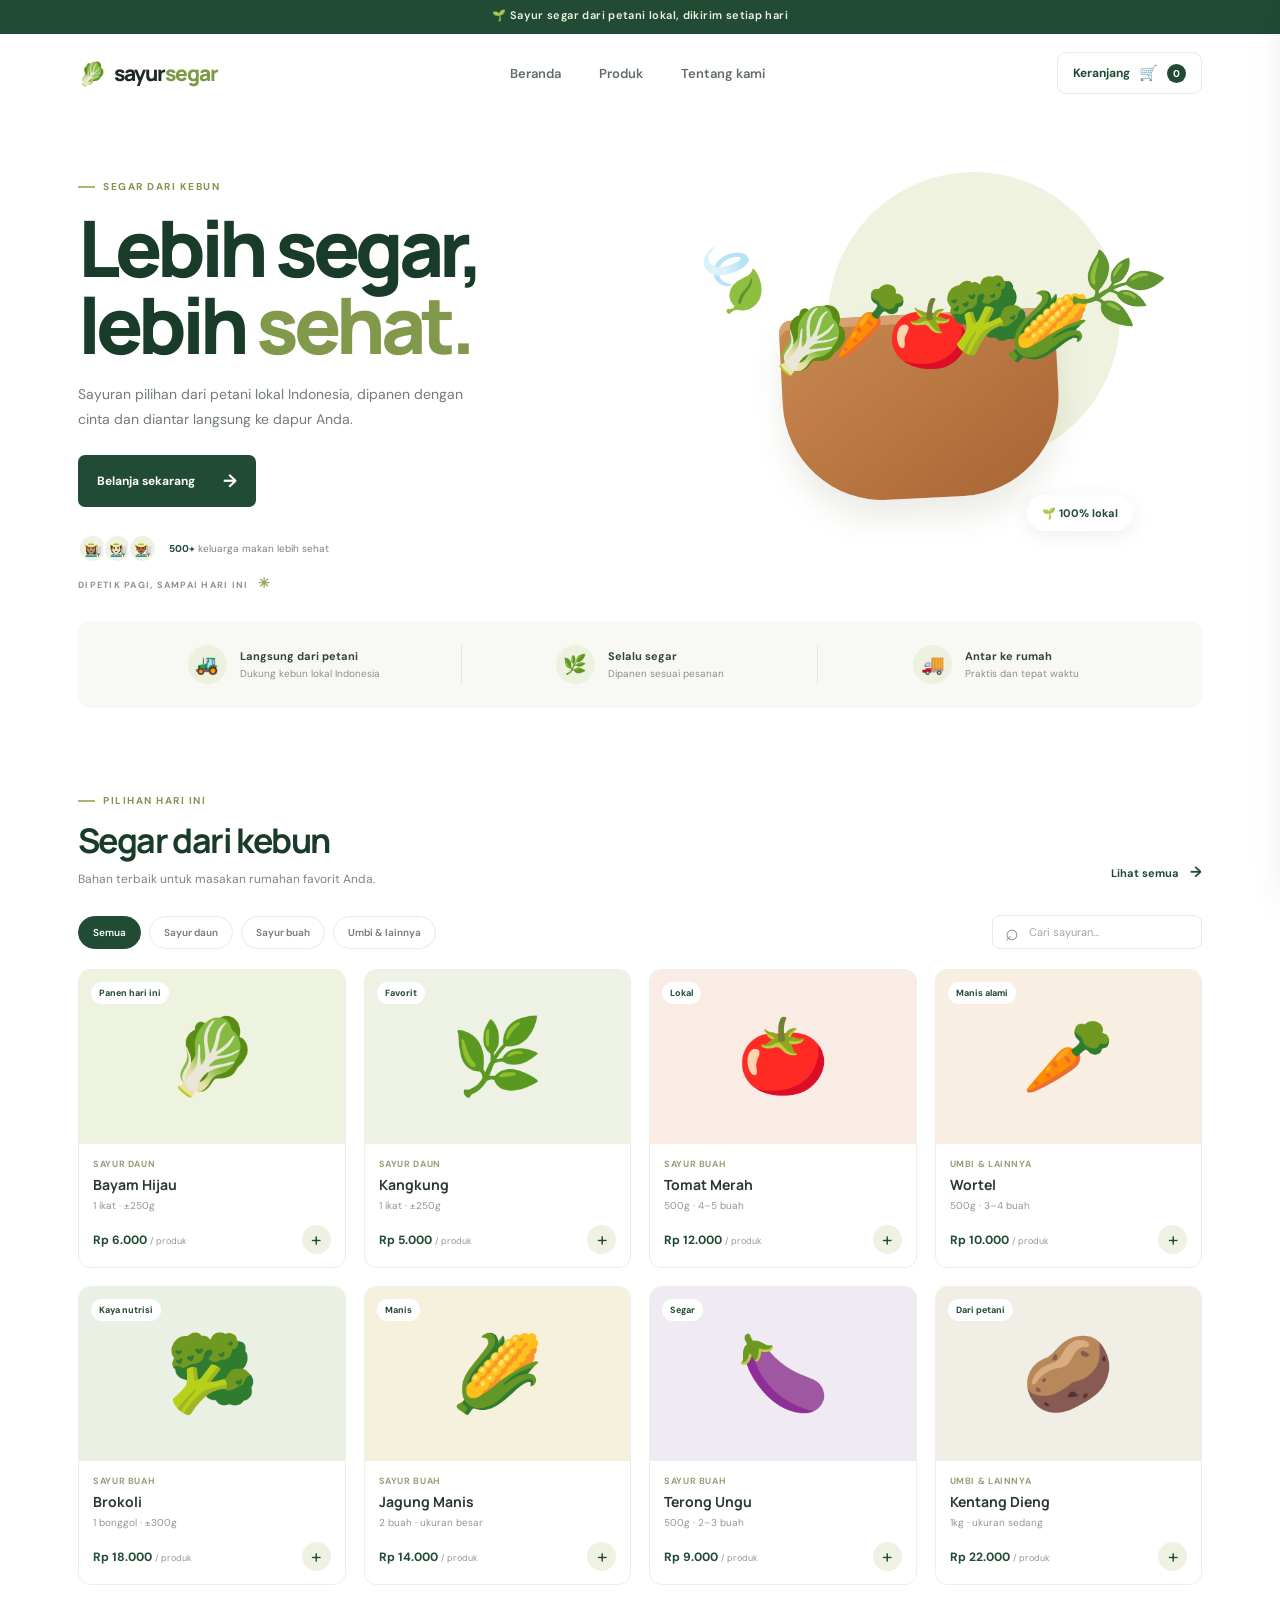
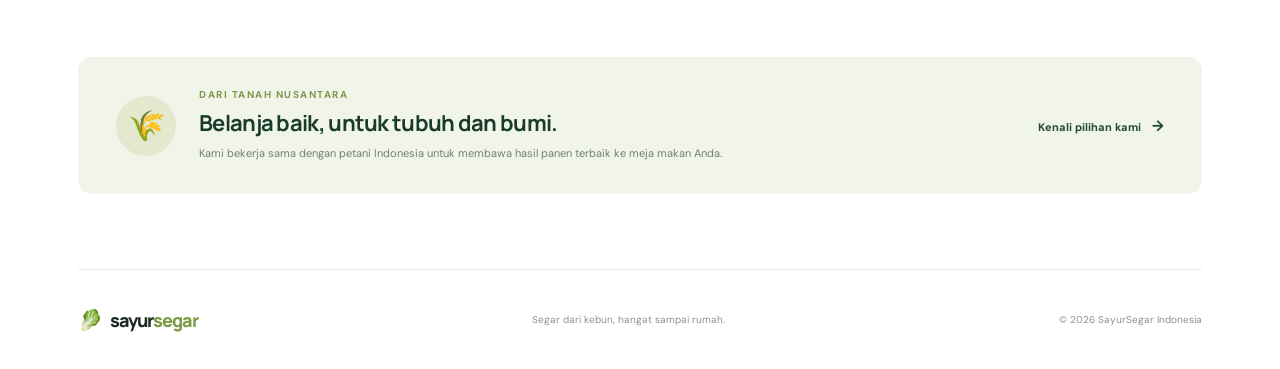
==== index.html @ b4bb1f4b "Create SayurSegar Indonesian vegetable market website" ====
<!doctype html>
<html lang="id">
<head>
  <meta charset="utf-8">
  <meta name="viewport" content="width=device-width, initial-scale=1">
  <meta name="theme-color" content="#f6f8ef">
  <meta name="description" content="SayurSegar — belanja sayuran lokal Indonesia yang segar, pilihan petani, langsung ke rumah Anda.">
  <title>SayurSegar — Pasar Sayur Online</title>
  <link rel="preconnect" href="https://fonts.googleapis.com">
  <link rel="preconnect" href="https://fonts.gstatic.com" crossorigin>
  <link href="https://fonts.googleapis.com/css2?family=DM+Sans:wght@400;500;600;700&family=Manrope:wght@500;600;700;800&display=swap" rel="stylesheet">
  <link rel="stylesheet" href="styles.css">
  <script src="app.js" defer></script>
</head>
<body>
  <div class="announcement">🌱 Sayur segar dari petani lokal, dikirim setiap hari</div>
  <header class="site-header">
    <a class="brand" href="#beranda" aria-label="SayurSegar, halaman utama"><span class="brand-mark">🥬</span><span>sayur<span class="brand-accent">segar</span></span></a>
    <nav class="main-nav" aria-label="Navigasi utama"><a href="#beranda">Beranda</a><a href="#produk">Produk</a><a href="#tentang">Tentang kami</a></nav>
    <button class="cart-button" id="cart-button" aria-label="Lihat keranjang"><span>Keranjang</span><span class="cart-icon">🛒</span><span class="cart-count" id="cart-count">0</span></button>
  </header>

  <main>
    <section class="hero" id="beranda">
      <div class="hero-copy">
        <p class="eyebrow"><span></span> SEGAR DARI KEBUN</p>
        <h1>Lebih segar,<br>lebih <em>sehat.</em></h1>
        <p class="hero-description">Sayuran pilihan dari petani lokal Indonesia, dipanen dengan cinta dan diantar langsung ke dapur Anda.</p>
        <a class="primary-button" href="#produk">Belanja sekarang <span aria-hidden="true">→</span></a>
        <div class="hero-proof"><div class="avatar-stack"><span>👩🏽‍🌾</span><span>🧑🏻‍🌾</span><span>👨🏾‍🌾</span></div><p><strong>500+</strong> keluarga makan lebih sehat</p></div>
      </div>
      <div class="hero-art" aria-label="Ilustrasi keranjang berisi sayuran segar"><div class="sun-shape"></div><div class="hero-leaf leaf-one">🌿</div><div class="hero-leaf leaf-two">🍃</div><div class="produce-basket"><span>🥬</span><span>🥕</span><span>🍅</span><span>🥦</span><span>🌽</span></div><div class="fresh-tag">🌱 100% lokal</div></div>
      <div class="hero-bottom-note">DIPETIK PAGI, SAMPAI HARI INI <span>✳</span></div>
    </section>

    <section class="benefits" aria-label="Keunggulan SayurSegar"><article><span class="benefit-icon">🚜</span><div><h3>Langsung dari petani</h3><p>Dukung kebun lokal Indonesia</p></div></article><article><span class="benefit-icon">🌿</span><div><h3>Selalu segar</h3><p>Dipanen sesuai pesanan</p></div></article><article><span class="benefit-icon">🚚</span><div><h3>Antar ke rumah</h3><p>Praktis dan tepat waktu</p></div></article></section>

    <section class="products-section" id="produk">
      <div class="section-heading"><div><p class="eyebrow"><span></span> PILIHAN HARI INI</p><h2>Segar dari kebun</h2><p class="section-intro">Bahan terbaik untuk masakan rumahan favorit Anda.</p></div><a class="text-link" href="#daftar-produk">Lihat semua <span>→</span></a></div>
      <div class="product-toolbar"><div class="category-list" role="group" aria-label="Filter kategori"><button class="category-chip active" data-category="Semua">Semua</button><button class="category-chip" data-category="Daun">Sayur daun</button><button class="category-chip" data-category="Buah">Sayur buah</button><button class="category-chip" data-category="Umbi">Umbi & lainnya</button></div><label class="search-box"><span aria-hidden="true">⌕</span><input id="search-input" type="search" placeholder="Cari sayuran..." aria-label="Cari sayuran"></label></div>
      <div class="product-grid" id="daftar-produk" aria-live="polite"></div>
    </section>

    <section class="seasonal-banner" id="tentang"><div class="banner-emoji" aria-hidden="true">🌾</div><div><p class="eyebrow">DARI TANAH NUSANTARA</p><h2>Belanja baik, untuk tubuh dan bumi.</h2><p>Kami bekerja sama dengan petani Indonesia untuk membawa hasil panen terbaik ke meja makan Anda.</p></div><a href="#produk" class="banner-link">Kenali pilihan kami <span>→</span></a></section>
  </main>

  <footer class="site-footer"><a class="brand" href="#beranda"><span class="brand-mark">🥬</span><span>sayur<span class="brand-accent">segar</span></span></a><p>Segar dari kebun, hangat sampai rumah.</p><span>© <span id="year"></span> SayurSegar Indonesia</span></footer>
  <div class="toast" id="toast" role="status" aria-live="polite"></div>
  <aside class="cart-drawer" id="cart-drawer" aria-label="Keranjang belanja" aria-hidden="true"><div class="drawer-header"><div><p class="eyebrow">BELANJAAN ANDA</p><h2>Keranjang</h2></div><button class="close-cart" id="close-cart" aria-label="Tutup keranjang">×</button></div><div class="cart-items" id="cart-items"></div><div class="cart-footer"><div class="cart-total"><span>Total</span><strong id="cart-total">Rp0</strong></div><button class="checkout-button" id="checkout-button">Lanjut pesan <span>→</span></button><p class="checkout-note">Ongkir dihitung saat konfirmasi pesanan.</p></div></aside>
  <div class="drawer-backdrop" id="drawer-backdrop"></div>
</body>
</html>
---- styles.css ----
:root{--green:#214b35;--green-dark:#183b2a;--lime:#d8e6a8;--cream:#f6f8ef;--ink:#1e2b22;--muted:#758078;--line:#e7ebe1;--white:#fff;--radius:18px}*{box-sizing:border-box}html{scroll-behavior:smooth}body{margin:0;background:#fff;color:var(--ink);font-family:'DM Sans',sans-serif}button,input{font:inherit}button,a{-webkit-tap-highlight-color:transparent}a{color:inherit;text-decoration:none}.announcement{height:34px;background:var(--green);color:#eff5df;text-align:center;padding:8px 12px;font-size:11px;font-weight:600;letter-spacing:.035em}.site-header{height:78px;max-width:1180px;padding:0 28px;margin:auto;display:flex;align-items:center;justify-content:space-between}.brand{display:inline-flex;align-items:center;gap:8px;font-family:Manrope,sans-serif;font-weight:800;font-size:21px;letter-spacing:-1px}.brand-mark{font-size:23px}.brand-accent{color:#7b9b45}.main-nav{display:flex;gap:38px;font-size:13px;font-weight:600;color:#626d64}.main-nav a:hover,.text-link:hover{color:#729141}.cart-button{position:relative;display:flex;align-items:center;gap:9px;background:#fff;border:1px solid var(--line);border-radius:9px;padding:10px 15px;font-size:12px;font-weight:700;color:var(--green);cursor:pointer}.cart-icon{font-size:15px}.cart-count{display:grid;place-items:center;min-width:19px;height:19px;padding:0 4px;background:var(--green);color:#fff;border-radius:20px;font-size:10px}.hero{max-width:1180px;margin:0 auto;padding:68px 28px 48px;min-height:426px;display:grid;grid-template-columns:1fr 1fr;position:relative;overflow:hidden}.hero-copy{z-index:1}.eyebrow{display:flex;align-items:center;gap:8px;margin:0 0 16px;color:#82954e;font-size:10px;font-weight:700;letter-spacing:.15em}.eyebrow>span{display:inline-block;width:17px;height:2px;background:#a5b86b}.hero h1{margin:0;color:var(--green-dark);font-family:Manrope,sans-serif;font-size:clamp(50px,6.6vw,78px);font-weight:800;line-height:.99;letter-spacing:-5px}.hero h1 em{font-style:normal;color:#82994c}.hero-description{max-width:400px;margin:19px 0 24px;color:#727d73;font-size:14px;line-height:1.75}.primary-button{display:inline-flex;align-items:center;gap:28px;background:var(--green);color:#fff;padding:14px 19px;border-radius:7px;font-size:12px;font-weight:700;transition:background .2s,transform .2s}.primary-button:hover,.checkout-button:hover{background:#315f43;transform:translateY(-1px)}.primary-button span{font-size:18px}.hero-proof{display:flex;align-items:center;gap:12px;margin-top:27px}.avatar-stack{display:flex;padding-left:4px}.avatar-stack span{display:grid;place-items:center;width:29px;height:29px;margin-left:-4px;border:2px solid white;border-radius:50%;background:#eef1e6;font-size:14px}.hero-proof p{margin:0;color:#7a827b;font-size:10px}.hero-proof strong{color:var(--green)}.hero-art{position:relative;min-height:300px;display:grid;place-items:center}.sun-shape{position:absolute;width:292px;height:292px;border-radius:50%;background:#eef2df;right:82px;top:-8px}.produce-basket{position:relative;z-index:1;width:276px;height:184px;margin-top:68px;border-radius:12px 12px 100px 100px;background:linear-gradient(145deg,#c9894f,#a86435);box-shadow:inset 0 9px 0 #d9a171,0 20px 30px #4e57271c;display:flex;justify-content:center;align-items:flex-start;padding-top:5px;font-size:67px;letter-spacing:-25px;transform:rotate(-3deg)}.produce-basket span:nth-child(odd){transform:translateY(-29px) rotate(8deg)}.produce-basket span:nth-child(even){transform:translateY(-42px) rotate(-8deg)}.hero-leaf{position:absolute;z-index:2;font-size:65px;filter:saturate(.85)}.leaf-one{right:47px;top:66px;transform:rotate(34deg)}.leaf-two{left:52px;top:56px;transform:rotate(-35deg)}.fresh-tag{position:absolute;z-index:3;right:69px;bottom:32px;background:#fff;padding:11px 15px;border-radius:30px;box-shadow:0 5px 20px #173a2614;color:var(--green);font-size:11px;font-weight:700}.hero-bottom-note{position:absolute;bottom:19px;left:28px;color:#8b958b;font-size:9px;font-weight:700;letter-spacing:.14em}.hero-bottom-note span{padding-left:6px;color:#91a85a;font-size:14px}.benefits{max-width:1124px;margin:10px auto 0;padding:24px 28px;display:grid;grid-template-columns:repeat(3,1fr);background:#f8f9f4;border-radius:12px}.benefits article{display:flex;align-items:center;justify-content:center;gap:13px;border-right:1px solid #e6e9df}.benefits article:last-child{border:0}.benefit-icon{display:grid;place-items:center;width:39px;height:39px;background:#edf1df;border-radius:50%;font-size:19px}.benefits h3{margin:0 0 4px;color:#314638;font-size:11px}.benefits p{margin:0;color:#899189;font-size:10px}.products-section{max-width:1180px;margin:0 auto;padding:86px 28px 72px}.section-heading{display:flex;justify-content:space-between;align-items:flex-end}.section-heading h2,.seasonal-banner h2{margin:0;color:var(--green-dark);font-family:Manrope,sans-serif;font-size:34px;letter-spacing:-1.6px}.section-heading .eyebrow{margin-bottom:10px}.section-intro{margin:8px 0 0;color:#7d867e;font-size:12px}.text-link{padding-bottom:5px;color:var(--green);font-size:11px;font-weight:700}.text-link span{padding-left:8px;font-size:15px}.product-toolbar{display:flex;justify-content:space-between;align-items:center;gap:14px;margin:28px 0 20px}.category-list{display:flex;flex-wrap:wrap;gap:8px}.category-chip{padding:9px 14px;border:1px solid var(--line);border-radius:30px;background:#fff;color:#737e74;font-size:10px;font-weight:600;cursor:pointer;transition:all .2s}.category-chip:hover,.category-chip.active{border-color:var(--green);background:var(--green);color:#fff}.search-box{display:flex;align-items:center;gap:8px;width:210px;padding:8px 12px;border:1px solid var(--line);border-radius:8px;color:#879188}.search-box span{font-size:23px;line-height:14px}.search-box input{width:100%;border:0;outline:0;color:var(--ink);font-size:11px}.search-box input::placeholder{color:#a0a8a0}.product-grid{display:grid;grid-template-columns:repeat(4,minmax(0,1fr));gap:18px}.product-card{overflow:hidden;border:1px solid #edf0e9;border-radius:12px;background:#fff;transition:transform .22s,box-shadow .22s}.product-card:hover{transform:translateY(-4px);box-shadow:0 12px 30px #1e3c2310}.product-image{height:174px;position:relative;display:grid;place-items:center;background:var(--product-bg,#f4f6ed);font-size:74px}.product-badge{position:absolute;top:12px;left:12px;padding:5px 8px;border-radius:20px;background:#fff;color:var(--green);font-size:9px;font-weight:700}.product-info{padding:14px 14px 13px}.product-category{margin:0 0 5px;color:#93a077;font-size:9px;font-weight:700;letter-spacing:.07em;text-transform:uppercase}.product-title-row{display:flex;align-items:center;justify-content:space-between;gap:5px}.product-title{margin:0;color:#28392d;font-family:Manrope,sans-serif;font-size:14px;font-weight:700}.product-weight{margin:5px 0 13px;color:#909890;font-size:10px}.product-bottom{display:flex;align-items:center;justify-content:space-between}.product-price{color:var(--green);font-size:12px;font-weight:700}.product-price small{color:#929a92;font-size:9px;font-weight:400}.add-button{width:29px;height:29px;border:0;border-radius:50%;background:#edf2e2;color:var(--green);font-size:19px;line-height:1;cursor:pointer;transition:all .2s}.add-button:hover{background:var(--green);color:white}.empty-state{grid-column:1/-1;padding:44px 10px;text-align:center;color:#818b81;font-size:13px}.seasonal-banner{max-width:1124px;margin:0 auto 75px;padding:31px 38px;display:grid;grid-template-columns:auto 1fr auto;align-items:center;gap:23px;border-radius:14px;background:#f1f4e8}.banner-emoji{display:grid;place-items:center;width:60px;height:60px;border-radius:50%;background:#e2e9cf;font-size:30px}.seasonal-banner .eyebrow{margin:0 0 7px}.seasonal-banner h2{font-size:22px;letter-spacing:-.7px}.seasonal-banner div>p:last-child{margin:7px 0 0;color:#737f73;font-size:11px;line-height:1.6}.banner-link{white-space:nowrap;color:var(--green);font-size:11px;font-weight:700}.banner-link span{padding-left:8px;font-size:15px}.site-footer{min-height:100px;border-top:1px solid var(--line);max-width:1124px;margin:auto;padding:22px 0;display:flex;align-items:center;justify-content:space-between}.site-footer .brand{font-size:18px}.site-footer .brand-mark{font-size:20px}.site-footer p,.site-footer>span{color:#8a938b;font-size:10px}.toast{position:fixed;z-index:12;left:50%;bottom:25px;transform:translate(-50%,20px);padding:12px 18px;border-radius:8px;background:var(--green-dark);color:#fff;font-size:12px;opacity:0;pointer-events:none;transition:all .25s}.toast.show{transform:translate(-50%,0);opacity:1}.cart-drawer{position:fixed;z-index:21;top:0;right:0;width:min(410px,100%);height:100dvh;padding:25px;display:flex;flex-direction:column;background:#fff;box-shadow:-12px 0 40px #10221718;transform:translateX(105%);transition:transform .3s ease}.cart-drawer.open{transform:translateX(0)}.drawer-backdrop{position:fixed;z-index:20;inset:0;background:#0d1b1280;opacity:0;pointer-events:none;transition:opacity .3s}.drawer-backdrop.show{opacity:1;pointer-events:auto}.drawer-header{display:flex;align-items:center;justify-content:space-between;padding-bottom:18px;border-bottom:1px solid var(--line)}.drawer-header .eyebrow{margin:0 0 5px}.drawer-header h2{margin:0;color:var(--green-dark);font-family:Manrope,sans-serif;font-size:24px}.close-cart{width:34px;height:34px;border:0;border-radius:50%;background:#f2f4ee;color:var(--green);font-size:24px;cursor:pointer}.cart-items{flex:1;overflow:auto;padding:12px 0}.cart-empty{padding:35px 5px;text-align:center;color:#828c82;font-size:13px}.cart-row{display:flex;align-items:center;gap:12px;padding:13px 0;border-bottom:1px solid #f0f2ed}.cart-product-emoji{display:grid;place-items:center;width:50px;height:50px;border-radius:10px;background:#f4f6ed;font-size:26px}.cart-product-info{flex:1}.cart-product-info strong{display:block;color:#344639;font-size:12px}.cart-product-info small{color:#8b958c;font-size:10px}.quantity-control{display:flex;align-items:center;gap:9px}.quantity-control button{width:24px;height:24px;border:1px solid var(--line);border-radius:50%;background:#fff;color:var(--green);cursor:pointer}.quantity-control span{min-width:12px;text-align:center;font-size:11px}.cart-footer{border-top:1px solid var(--line);padding-top:17px}.cart-total{display:flex;justify-content:space-between;align-items:center;margin-bottom:15px;color:#5d6b60;font-size:13px}.cart-total strong{color:var(--green);font-size:16px}.checkout-button{width:100%;display:flex;align-items:center;justify-content:space-between;padding:14px 16px;border:0;border-radius:8px;background:var(--green);color:#fff;font-weight:700;font-size:12px;cursor:pointer;transition:all .2s}.checkout-note{text-align:center;color:#99a098;font-size:10px}@media(max-width:850px){.hero{padding-top:52px}.hero h1{font-size:62px}.sun-shape{right:20px;width:260px;height:260px}.leaf-one{right:5px}.leaf-two{left:15px}.produce-basket{transform:scale(.88) rotate(-3deg)}.benefits{margin-left:20px;margin-right:20px}.product-grid{grid-template-columns:repeat(2,minmax(0,1fr))}.seasonal-banner{margin-left:20px;margin-right:20px}.site-footer{margin:0 25px}}@media(max-width:600px){.announcement{font-size:10px}.site-header{height:66px;padding:0 18px}.main-nav{display:none}.cart-button{padding:8px 10px}.cart-button>span:first-child{display:none}.hero{display:flex;flex-direction:column;padding:45px 23px 42px;min-height:0}.hero h1{font-size:61px}.hero-description{max-width:350px}.hero-art{min-height:245px;margin-top:15px}.sun-shape{width:230px;height:230px;right:calc(50% - 135px);top:4px}.produce-basket{width:245px;height:155px;margin-top:65px;font-size:59px}.leaf-one{right:calc(50% - 151px);top:50px;font-size:52px}.leaf-two{left:calc(50% - 145px);top:38px;font-size:52px}.fresh-tag{right:calc(50% - 145px);bottom:19px}.hero-bottom-note{left:23px;bottom:12px}.benefits{margin:8px 16px 0;padding:17px 12px;grid-template-columns:1fr;gap:14px}.benefits article{justify-content:flex-start;border:0}.benefit-icon{width:34px;height:34px;font-size:17px}.products-section{padding:64px 18px 50px}.section-heading h2{font-size:29px}.section-intro{max-width:240px;line-height:1.5}.text-link{white-space:nowrap;font-size:10px}.product-toolbar{align-items:flex-start;flex-direction:column;margin:22px 0 16px}.category-list{gap:6px}.category-chip{padding:8px 11px;font-size:9px}.search-box{width:100%}.product-grid{gap:11px}.product-image{height:136px;font-size:61px}.product-info{padding:11px}.product-title{font-size:12px}.product-badge{top:8px;left:8px;font-size:8px}.seasonal-banner{margin:0 16px 48px;padding:22px;grid-template-columns:auto 1fr;gap:14px}.banner-emoji{width:48px;height:48px;font-size:24px}.seasonal-banner h2{font-size:18px}.seasonal-banner div>p:last-child{font-size:10px}.banner-link{grid-column:2}.site-footer{margin:0 18px;flex-wrap:wrap;gap:8px}.site-footer p{order:3;flex-basis:100%;margin:0}.site-footer>span{font-size:9px}}@media(prefers-reduced-motion:reduce){*,*::before,*::after{scroll-behavior:auto!important;transition:none!important}}
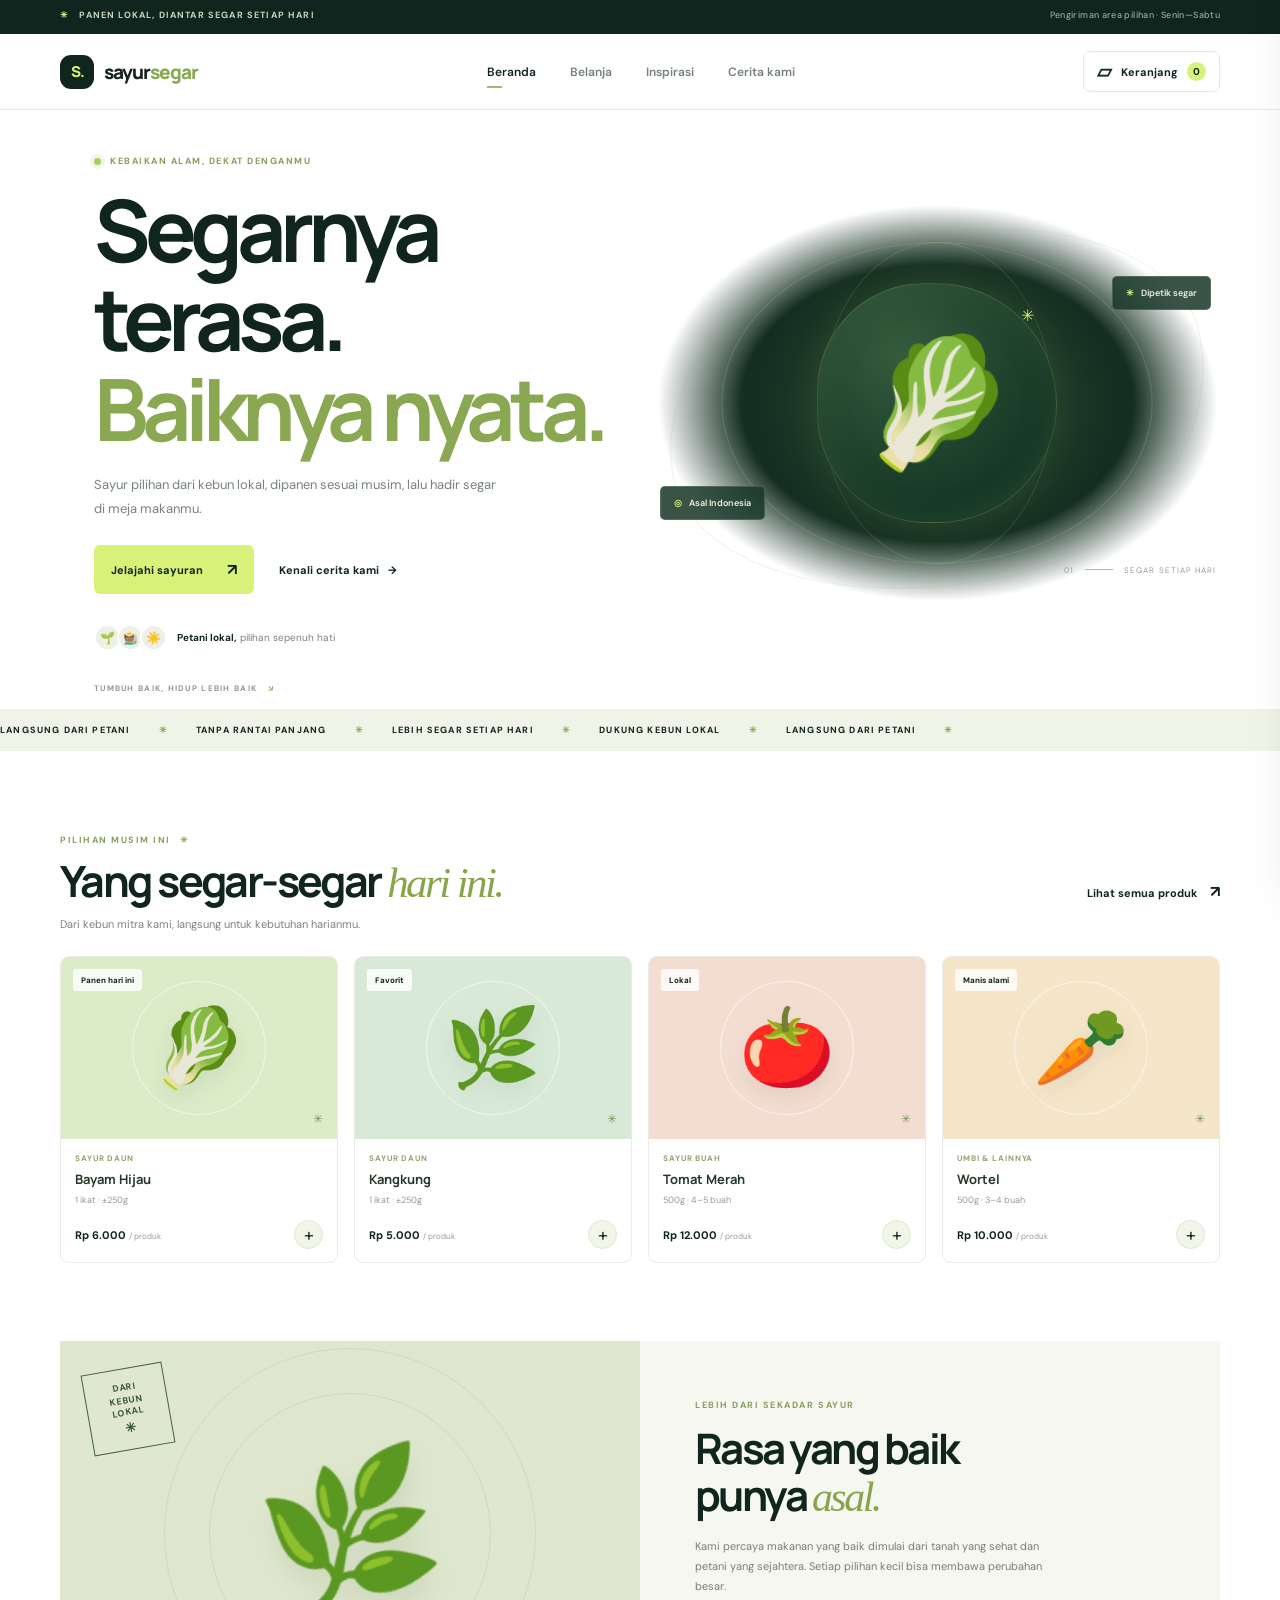
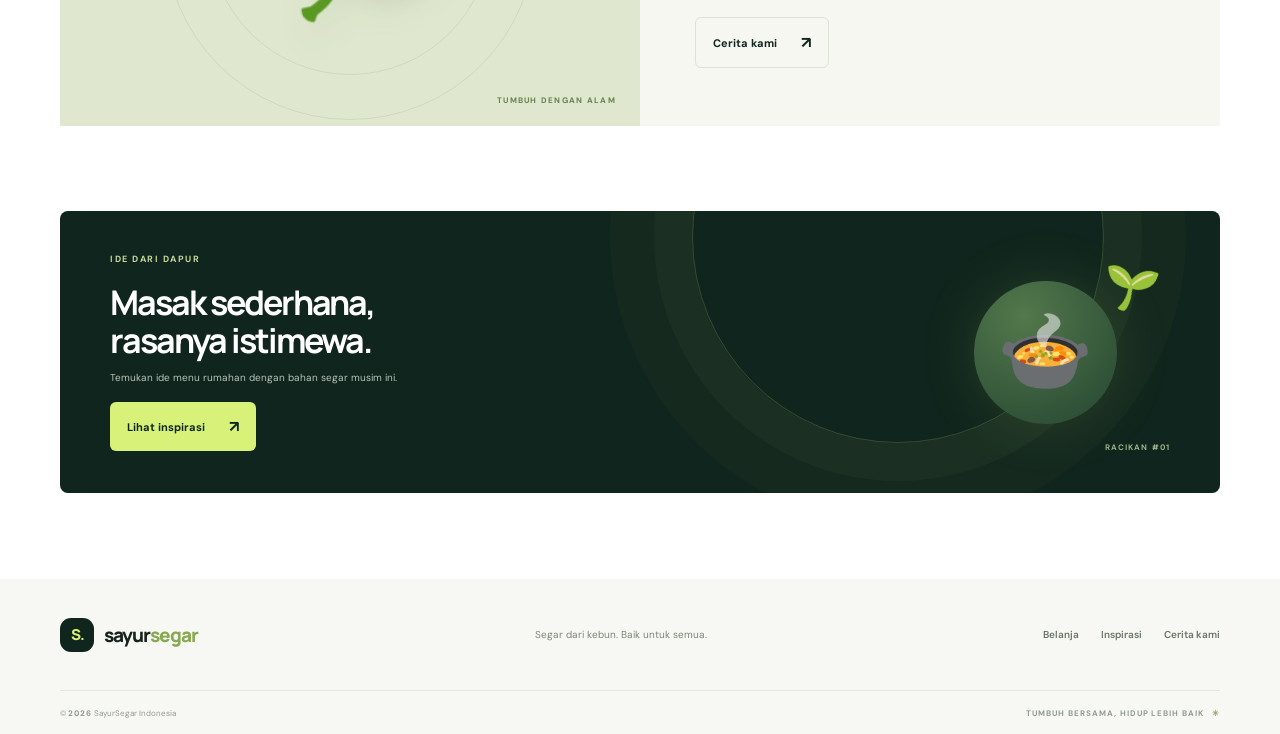
==== commit 044758dc: "Upgrade SayurSegar to modern multi-page Indonesian market website" ====
--- a/index.html
+++ b/index.html
@@ -1,52 +1,22 @@
 <!doctype html>
 <html lang="id">
 <head>
-  <meta charset="utf-8">
-  <meta name="viewport" content="width=device-width, initial-scale=1">
-  <meta name="theme-color" content="#f6f8ef">
-  <meta name="description" content="SayurSegar — belanja sayuran lokal Indonesia yang segar, pilihan petani, langsung ke rumah Anda.">
-  <title>SayurSegar — Pasar Sayur Online</title>
-  <link rel="preconnect" href="https://fonts.googleapis.com">
-  <link rel="preconnect" href="https://fonts.gstatic.com" crossorigin>
-  <link href="https://fonts.googleapis.com/css2?family=DM+Sans:wght@400;500;600;700&family=Manrope:wght@500;600;700;800&display=swap" rel="stylesheet">
-  <link rel="stylesheet" href="styles.css">
-  <script src="app.js" defer></script>
+  <meta charset="utf-8"><meta name="viewport" content="width=device-width, initial-scale=1"><meta name="theme-color" content="#10251d">
+  <meta name="description" content="SayurSegar — pasar sayur lokal Indonesia. Sayuran pilihan petani, resep praktis, dan inspirasi hidup sehat.">
+  <title>SayurSegar — Segarnya terasa, baiknya nyata</title>
+  <link rel="preconnect" href="https://fonts.googleapis.com"><link rel="preconnect" href="https://fonts.gstatic.com" crossorigin>
+  <link href="https://fonts.googleapis.com/css2?family=DM+Sans:wght@400;500;600;700&family=Manrope:wght@500;600;700;800&display=swap" rel="stylesheet"><link rel="stylesheet" href="styles.css"><script src="app.js" defer></script>
 </head>
 <body>
-  <div class="announcement">🌱 Sayur segar dari petani lokal, dikirim setiap hari</div>
-  <header class="site-header">
-    <a class="brand" href="#beranda" aria-label="SayurSegar, halaman utama"><span class="brand-mark">🥬</span><span>sayur<span class="brand-accent">segar</span></span></a>
-    <nav class="main-nav" aria-label="Navigasi utama"><a href="#beranda">Beranda</a><a href="#produk">Produk</a><a href="#tentang">Tentang kami</a></nav>
-    <button class="cart-button" id="cart-button" aria-label="Lihat keranjang"><span>Keranjang</span><span class="cart-icon">🛒</span><span class="cart-count" id="cart-count">0</span></button>
-  </header>
-
+  <div class="topline"><span>✳</span> PANEN LOKAL, DIANTAR SEGAR SETIAP HARI <span class="topline-right">Pengiriman area pilihan · Senin—Sabtu</span></div>
+  <header class="site-header"><a class="brand" href="index.html"><span class="brand-icon">S.</span><span>sayur<span>segar</span></span></a><nav class="main-nav" aria-label="Navigasi utama"><a class="active" href="index.html">Beranda</a><a href="produk.html">Belanja</a><a href="resep.html">Inspirasi</a><a href="tentang.html">Cerita kami</a></nav><button class="cart-button" data-open-cart aria-label="Buka keranjang"><span class="cart-symbol">▱</span><span>Keranjang</span><span class="cart-count" id="cart-count">0</span></button></header>
   <main>
-    <section class="hero" id="beranda">
-      <div class="hero-copy">
-        <p class="eyebrow"><span></span> SEGAR DARI KEBUN</p>
-        <h1>Lebih segar,<br>lebih <em>sehat.</em></h1>
-        <p class="hero-description">Sayuran pilihan dari petani lokal Indonesia, dipanen dengan cinta dan diantar langsung ke dapur Anda.</p>
-        <a class="primary-button" href="#produk">Belanja sekarang <span aria-hidden="true">→</span></a>
-        <div class="hero-proof"><div class="avatar-stack"><span>👩🏽‍🌾</span><span>🧑🏻‍🌾</span><span>👨🏾‍🌾</span></div><p><strong>500+</strong> keluarga makan lebih sehat</p></div>
-      </div>
-      <div class="hero-art" aria-label="Ilustrasi keranjang berisi sayuran segar"><div class="sun-shape"></div><div class="hero-leaf leaf-one">🌿</div><div class="hero-leaf leaf-two">🍃</div><div class="produce-basket"><span>🥬</span><span>🥕</span><span>🍅</span><span>🥦</span><span>🌽</span></div><div class="fresh-tag">🌱 100% lokal</div></div>
-      <div class="hero-bottom-note">DIPETIK PAGI, SAMPAI HARI INI <span>✳</span></div>
-    </section>
-
-    <section class="benefits" aria-label="Keunggulan SayurSegar"><article><span class="benefit-icon">🚜</span><div><h3>Langsung dari petani</h3><p>Dukung kebun lokal Indonesia</p></div></article><article><span class="benefit-icon">🌿</span><div><h3>Selalu segar</h3><p>Dipanen sesuai pesanan</p></div></article><article><span class="benefit-icon">🚚</span><div><h3>Antar ke rumah</h3><p>Praktis dan tepat waktu</p></div></article></section>
-
-    <section class="products-section" id="produk">
-      <div class="section-heading"><div><p class="eyebrow"><span></span> PILIHAN HARI INI</p><h2>Segar dari kebun</h2><p class="section-intro">Bahan terbaik untuk masakan rumahan favorit Anda.</p></div><a class="text-link" href="#daftar-produk">Lihat semua <span>→</span></a></div>
-      <div class="product-toolbar"><div class="category-list" role="group" aria-label="Filter kategori"><button class="category-chip active" data-category="Semua">Semua</button><button class="category-chip" data-category="Daun">Sayur daun</button><button class="category-chip" data-category="Buah">Sayur buah</button><button class="category-chip" data-category="Umbi">Umbi & lainnya</button></div><label class="search-box"><span aria-hidden="true">⌕</span><input id="search-input" type="search" placeholder="Cari sayuran..." aria-label="Cari sayuran"></label></div>
-      <div class="product-grid" id="daftar-produk" aria-live="polite"></div>
-    </section>
-
-    <section class="seasonal-banner" id="tentang"><div class="banner-emoji" aria-hidden="true">🌾</div><div><p class="eyebrow">DARI TANAH NUSANTARA</p><h2>Belanja baik, untuk tubuh dan bumi.</h2><p>Kami bekerja sama dengan petani Indonesia untuk membawa hasil panen terbaik ke meja makan Anda.</p></div><a href="#produk" class="banner-link">Kenali pilihan kami <span>→</span></a></section>
+    <section class="hero wrap" id="beranda"><div class="hero-content"><p class="eyebrow"><span class="pulse-dot"></span> KEBAIKAN ALAM, DEKAT DENGANMU</p><h1>Segarnya terasa.<br><span>Baiknya nyata.</span></h1><p class="hero-description">Sayur pilihan dari kebun lokal, dipanen sesuai musim, lalu hadir segar di meja makanmu.</p><div class="hero-actions"><a class="button button-lime" href="produk.html">Jelajahi sayuran <span>↗</span></a><a class="quiet-link" href="tentang.html">Kenali cerita kami <span>→</span></a></div><div class="hero-stat"><div class="stat-avatars"><span>🌱</span><span>🧑🏽‍🌾</span><span>☀️</span></div><p><strong>Petani lokal,</strong> pilihan sepenuh hati</p></div></div><div class="hero-visual"><div class="orbit orbit-a"></div><div class="orbit orbit-b"></div><div class="hero-glow"></div><div class="hero-produce">🥬</div><div class="floating-chip chip-one"><span>✳</span> Dipetik segar</div><div class="floating-chip chip-two"><span>◎</span> Asal Indonesia</div><div class="visual-index">01 <i></i> SEGAR SETIAP HARI</div></div><div class="hero-bottom-label">TUMBUH BAIK, HIDUP LEBIH BAIK <span>↘</span></div></section>
+    <section class="ticker" aria-label="Keunggulan"><div>LANGSUNG DARI PETANI <span>✳</span> TANPA RANTAI PANJANG <span>✳</span> LEBIH SEGAR SETIAP HARI <span>✳</span> DUKUNG KEBUN LOKAL <span>✳</span> LANGSUNG DARI PETANI <span>✳</span></div></section>
+    <section class="section wrap home-products"><div class="section-head"><div><p class="eyebrow">PILIHAN MUSIM INI <span>✳</span></p><h2>Yang segar-segar <em>hari ini.</em></h2></div><a class="arrow-link" href="produk.html">Lihat semua produk <span>↗</span></a></div><p class="section-lead">Dari kebun mitra kami, langsung untuk kebutuhan harianmu.</p><div class="product-grid" id="daftar-produk" data-limit="4" aria-live="polite"></div></section>
+    <section class="editorial wrap"><div class="editorial-art"><span class="editorial-stamp">DARI<br>KEBUN<br>LOKAL <b>✳</b></span><div class="editorial-emoji">🌿</div><span class="editorial-caption">TUMBUH DENGAN ALAM</span></div><div class="editorial-copy"><p class="eyebrow">LEBIH DARI SEKADAR SAYUR</p><h2>Rasa yang baik<br>punya <em>asal.</em></h2><p>Kami percaya makanan yang baik dimulai dari tanah yang sehat dan petani yang sejahtera. Setiap pilihan kecil bisa membawa perubahan besar.</p><a class="button button-outline" href="tentang.html">Cerita kami <span>↗</span></a></div></section>
+    <section class="recipe-promo wrap"><div><p class="eyebrow">IDE DARI DAPUR</p><h2>Masak sederhana,<br>rasanya istimewa.</h2><p>Temukan ide menu rumahan dengan bahan segar musim ini.</p><a class="button button-lime" href="resep.html">Lihat inspirasi <span>↗</span></a></div><div class="recipe-art"><div class="recipe-orb">🍲</div><span class="recipe-sprig">🌱</span><span class="recipe-number">RACIKAN #01</span></div></section>
   </main>
-
-  <footer class="site-footer"><a class="brand" href="#beranda"><span class="brand-mark">🥬</span><span>sayur<span class="brand-accent">segar</span></span></a><p>Segar dari kebun, hangat sampai rumah.</p><span>© <span id="year"></span> SayurSegar Indonesia</span></footer>
-  <div class="toast" id="toast" role="status" aria-live="polite"></div>
-  <aside class="cart-drawer" id="cart-drawer" aria-label="Keranjang belanja" aria-hidden="true"><div class="drawer-header"><div><p class="eyebrow">BELANJAAN ANDA</p><h2>Keranjang</h2></div><button class="close-cart" id="close-cart" aria-label="Tutup keranjang">×</button></div><div class="cart-items" id="cart-items"></div><div class="cart-footer"><div class="cart-total"><span>Total</span><strong id="cart-total">Rp0</strong></div><button class="checkout-button" id="checkout-button">Lanjut pesan <span>→</span></button><p class="checkout-note">Ongkir dihitung saat konfirmasi pesanan.</p></div></aside>
-  <div class="drawer-backdrop" id="drawer-backdrop"></div>
-</body>
-</html>
+  <footer class="site-footer"><div class="footer-main"><a class="brand" href="index.html"><span class="brand-icon">S.</span><span>sayur<span>segar</span></span></a><p>Segar dari kebun. Baik untuk semua.</p><nav aria-label="Navigasi footer"><a href="produk.html">Belanja</a><a href="resep.html">Inspirasi</a><a href="tentang.html">Cerita kami</a></nav></div><div class="footer-bottom"><span>© <span data-year></span> SayurSegar Indonesia</span><span>TUMBUH BERSAMA, HIDUP LEBIH BAIK <b>✳</b></span></div></footer>
+  <div class="toast" id="toast" role="status" aria-live="polite"></div><aside class="cart-drawer" id="cart-drawer" aria-label="Keranjang belanja" aria-hidden="true"><div class="drawer-header"><div><p class="eyebrow">PILIHANMU</p><h2>Keranjang</h2></div><button class="close-cart" data-close-cart aria-label="Tutup keranjang">×</button></div><div class="cart-items" id="cart-items"></div><div class="cart-footer"><div class="cart-total"><span>Total belanja</span><strong id="cart-total">Rp0</strong></div><button class="checkout-button" id="checkout-button">Lanjut pesan <span>↗</span></button><p class="checkout-note">Ongkir dihitung saat konfirmasi pesanan.</p></div></aside><div class="drawer-backdrop" id="drawer-backdrop"></div>
+</body></html>
--- a/styles.css
+++ b/styles.css
@@ -1 +1,6 @@
-:root{--green:#214b35;--green-dark:#183b2a;--lime:#d8e6a8;--cream:#f6f8ef;--ink:#1e2b22;--muted:#758078;--line:#e7ebe1;--white:#fff;--radius:18px}*{box-sizing:border-box}html{scroll-behavior:smooth}body{margin:0;background:#fff;color:var(--ink);font-family:'DM Sans',sans-serif}button,input{font:inherit}button,a{-webkit-tap-highlight-color:transparent}a{color:inherit;text-decoration:none}.announcement{height:34px;background:var(--green);color:#eff5df;text-align:center;padding:8px 12px;font-size:11px;font-weight:600;letter-spacing:.035em}.site-header{height:78px;max-width:1180px;padding:0 28px;margin:auto;display:flex;align-items:center;justify-content:space-between}.brand{display:inline-flex;align-items:center;gap:8px;font-family:Manrope,sans-serif;font-weight:800;font-size:21px;letter-spacing:-1px}.brand-mark{font-size:23px}.brand-accent{color:#7b9b45}.main-nav{display:flex;gap:38px;font-size:13px;font-weight:600;color:#626d64}.main-nav a:hover,.text-link:hover{color:#729141}.cart-button{position:relative;display:flex;align-items:center;gap:9px;background:#fff;border:1px solid var(--line);border-radius:9px;padding:10px 15px;font-size:12px;font-weight:700;color:var(--green);cursor:pointer}.cart-icon{font-size:15px}.cart-count{display:grid;place-items:center;min-width:19px;height:19px;padding:0 4px;background:var(--green);color:#fff;border-radius:20px;font-size:10px}.hero{max-width:1180px;margin:0 auto;padding:68px 28px 48px;min-height:426px;display:grid;grid-template-columns:1fr 1fr;position:relative;overflow:hidden}.hero-copy{z-index:1}.eyebrow{display:flex;align-items:center;gap:8px;margin:0 0 16px;color:#82954e;font-size:10px;font-weight:700;letter-spacing:.15em}.eyebrow>span{display:inline-block;width:17px;height:2px;background:#a5b86b}.hero h1{margin:0;color:var(--green-dark);font-family:Manrope,sans-serif;font-size:clamp(50px,6.6vw,78px);font-weight:800;line-height:.99;letter-spacing:-5px}.hero h1 em{font-style:normal;color:#82994c}.hero-description{max-width:400px;margin:19px 0 24px;color:#727d73;font-size:14px;line-height:1.75}.primary-button{display:inline-flex;align-items:center;gap:28px;background:var(--green);color:#fff;padding:14px 19px;border-radius:7px;font-size:12px;font-weight:700;transition:background .2s,transform .2s}.primary-button:hover,.checkout-button:hover{background:#315f43;transform:translateY(-1px)}.primary-button span{font-size:18px}.hero-proof{display:flex;align-items:center;gap:12px;margin-top:27px}.avatar-stack{display:flex;padding-left:4px}.avatar-stack span{display:grid;place-items:center;width:29px;height:29px;margin-left:-4px;border:2px solid white;border-radius:50%;background:#eef1e6;font-size:14px}.hero-proof p{margin:0;color:#7a827b;font-size:10px}.hero-proof strong{color:var(--green)}.hero-art{position:relative;min-height:300px;display:grid;place-items:center}.sun-shape{position:absolute;width:292px;height:292px;border-radius:50%;background:#eef2df;right:82px;top:-8px}.produce-basket{position:relative;z-index:1;width:276px;height:184px;margin-top:68px;border-radius:12px 12px 100px 100px;background:linear-gradient(145deg,#c9894f,#a86435);box-shadow:inset 0 9px 0 #d9a171,0 20px 30px #4e57271c;display:flex;justify-content:center;align-items:flex-start;padding-top:5px;font-size:67px;letter-spacing:-25px;transform:rotate(-3deg)}.produce-basket span:nth-child(odd){transform:translateY(-29px) rotate(8deg)}.produce-basket span:nth-child(even){transform:translateY(-42px) rotate(-8deg)}.hero-leaf{position:absolute;z-index:2;font-size:65px;filter:saturate(.85)}.leaf-one{right:47px;top:66px;transform:rotate(34deg)}.leaf-two{left:52px;top:56px;transform:rotate(-35deg)}.fresh-tag{position:absolute;z-index:3;right:69px;bottom:32px;background:#fff;padding:11px 15px;border-radius:30px;box-shadow:0 5px 20px #173a2614;color:var(--green);font-size:11px;font-weight:700}.hero-bottom-note{position:absolute;bottom:19px;left:28px;color:#8b958b;font-size:9px;font-weight:700;letter-spacing:.14em}.hero-bottom-note span{padding-left:6px;color:#91a85a;font-size:14px}.benefits{max-width:1124px;margin:10px auto 0;padding:24px 28px;display:grid;grid-template-columns:repeat(3,1fr);background:#f8f9f4;border-radius:12px}.benefits article{display:flex;align-items:center;justify-content:center;gap:13px;border-right:1px solid #e6e9df}.benefits article:last-child{border:0}.benefit-icon{display:grid;place-items:center;width:39px;height:39px;background:#edf1df;border-radius:50%;font-size:19px}.benefits h3{margin:0 0 4px;color:#314638;font-size:11px}.benefits p{margin:0;color:#899189;font-size:10px}.products-section{max-width:1180px;margin:0 auto;padding:86px 28px 72px}.section-heading{display:flex;justify-content:space-between;align-items:flex-end}.section-heading h2,.seasonal-banner h2{margin:0;color:var(--green-dark);font-family:Manrope,sans-serif;font-size:34px;letter-spacing:-1.6px}.section-heading .eyebrow{margin-bottom:10px}.section-intro{margin:8px 0 0;color:#7d867e;font-size:12px}.text-link{padding-bottom:5px;color:var(--green);font-size:11px;font-weight:700}.text-link span{padding-left:8px;font-size:15px}.product-toolbar{display:flex;justify-content:space-between;align-items:center;gap:14px;margin:28px 0 20px}.category-list{display:flex;flex-wrap:wrap;gap:8px}.category-chip{padding:9px 14px;border:1px solid var(--line);border-radius:30px;background:#fff;color:#737e74;font-size:10px;font-weight:600;cursor:pointer;transition:all .2s}.category-chip:hover,.category-chip.active{border-color:var(--green);background:var(--green);color:#fff}.search-box{display:flex;align-items:center;gap:8px;width:210px;padding:8px 12px;border:1px solid var(--line);border-radius:8px;color:#879188}.search-box span{font-size:23px;line-height:14px}.search-box input{width:100%;border:0;outline:0;color:var(--ink);font-size:11px}.search-box input::placeholder{color:#a0a8a0}.product-grid{display:grid;grid-template-columns:repeat(4,minmax(0,1fr));gap:18px}.product-card{overflow:hidden;border:1px solid #edf0e9;border-radius:12px;background:#fff;transition:transform .22s,box-shadow .22s}.product-card:hover{transform:translateY(-4px);box-shadow:0 12px 30px #1e3c2310}.product-image{height:174px;position:relative;display:grid;place-items:center;background:var(--product-bg,#f4f6ed);font-size:74px}.product-badge{position:absolute;top:12px;left:12px;padding:5px 8px;border-radius:20px;background:#fff;color:var(--green);font-size:9px;font-weight:700}.product-info{padding:14px 14px 13px}.product-category{margin:0 0 5px;color:#93a077;font-size:9px;font-weight:700;letter-spacing:.07em;text-transform:uppercase}.product-title-row{display:flex;align-items:center;justify-content:space-between;gap:5px}.product-title{margin:0;color:#28392d;font-family:Manrope,sans-serif;font-size:14px;font-weight:700}.product-weight{margin:5px 0 13px;color:#909890;font-size:10px}.product-bottom{display:flex;align-items:center;justify-content:space-between}.product-price{color:var(--green);font-size:12px;font-weight:700}.product-price small{color:#929a92;font-size:9px;font-weight:400}.add-button{width:29px;height:29px;border:0;border-radius:50%;background:#edf2e2;color:var(--green);font-size:19px;line-height:1;cursor:pointer;transition:all .2s}.add-button:hover{background:var(--green);color:white}.empty-state{grid-column:1/-1;padding:44px 10px;text-align:center;color:#818b81;font-size:13px}.seasonal-banner{max-width:1124px;margin:0 auto 75px;padding:31px 38px;display:grid;grid-template-columns:auto 1fr auto;align-items:center;gap:23px;border-radius:14px;background:#f1f4e8}.banner-emoji{display:grid;place-items:center;width:60px;height:60px;border-radius:50%;background:#e2e9cf;font-size:30px}.seasonal-banner .eyebrow{margin:0 0 7px}.seasonal-banner h2{font-size:22px;letter-spacing:-.7px}.seasonal-banner div>p:last-child{margin:7px 0 0;color:#737f73;font-size:11px;line-height:1.6}.banner-link{white-space:nowrap;color:var(--green);font-size:11px;font-weight:700}.banner-link span{padding-left:8px;font-size:15px}.site-footer{min-height:100px;border-top:1px solid var(--line);max-width:1124px;margin:auto;padding:22px 0;display:flex;align-items:center;justify-content:space-between}.site-footer .brand{font-size:18px}.site-footer .brand-mark{font-size:20px}.site-footer p,.site-footer>span{color:#8a938b;font-size:10px}.toast{position:fixed;z-index:12;left:50%;bottom:25px;transform:translate(-50%,20px);padding:12px 18px;border-radius:8px;background:var(--green-dark);color:#fff;font-size:12px;opacity:0;pointer-events:none;transition:all .25s}.toast.show{transform:translate(-50%,0);opacity:1}.cart-drawer{position:fixed;z-index:21;top:0;right:0;width:min(410px,100%);height:100dvh;padding:25px;display:flex;flex-direction:column;background:#fff;box-shadow:-12px 0 40px #10221718;transform:translateX(105%);transition:transform .3s ease}.cart-drawer.open{transform:translateX(0)}.drawer-backdrop{position:fixed;z-index:20;inset:0;background:#0d1b1280;opacity:0;pointer-events:none;transition:opacity .3s}.drawer-backdrop.show{opacity:1;pointer-events:auto}.drawer-header{display:flex;align-items:center;justify-content:space-between;padding-bottom:18px;border-bottom:1px solid var(--line)}.drawer-header .eyebrow{margin:0 0 5px}.drawer-header h2{margin:0;color:var(--green-dark);font-family:Manrope,sans-serif;font-size:24px}.close-cart{width:34px;height:34px;border:0;border-radius:50%;background:#f2f4ee;color:var(--green);font-size:24px;cursor:pointer}.cart-items{flex:1;overflow:auto;padding:12px 0}.cart-empty{padding:35px 5px;text-align:center;color:#828c82;font-size:13px}.cart-row{display:flex;align-items:center;gap:12px;padding:13px 0;border-bottom:1px solid #f0f2ed}.cart-product-emoji{display:grid;place-items:center;width:50px;height:50px;border-radius:10px;background:#f4f6ed;font-size:26px}.cart-product-info{flex:1}.cart-product-info strong{display:block;color:#344639;font-size:12px}.cart-product-info small{color:#8b958c;font-size:10px}.quantity-control{display:flex;align-items:center;gap:9px}.quantity-control button{width:24px;height:24px;border:1px solid var(--line);border-radius:50%;background:#fff;color:var(--green);cursor:pointer}.quantity-control span{min-width:12px;text-align:center;font-size:11px}.cart-footer{border-top:1px solid var(--line);padding-top:17px}.cart-total{display:flex;justify-content:space-between;align-items:center;margin-bottom:15px;color:#5d6b60;font-size:13px}.cart-total strong{color:var(--green);font-size:16px}.checkout-button{width:100%;display:flex;align-items:center;justify-content:space-between;padding:14px 16px;border:0;border-radius:8px;background:var(--green);color:#fff;font-weight:700;font-size:12px;cursor:pointer;transition:all .2s}.checkout-note{text-align:center;color:#99a098;font-size:10px}@media(max-width:850px){.hero{padding-top:52px}.hero h1{font-size:62px}.sun-shape{right:20px;width:260px;height:260px}.leaf-one{right:5px}.leaf-two{left:15px}.produce-basket{transform:scale(.88) rotate(-3deg)}.benefits{margin-left:20px;margin-right:20px}.product-grid{grid-template-columns:repeat(2,minmax(0,1fr))}.seasonal-banner{margin-left:20px;margin-right:20px}.site-footer{margin:0 25px}}@media(max-width:600px){.announcement{font-size:10px}.site-header{height:66px;padding:0 18px}.main-nav{display:none}.cart-button{padding:8px 10px}.cart-button>span:first-child{display:none}.hero{display:flex;flex-direction:column;padding:45px 23px 42px;min-height:0}.hero h1{font-size:61px}.hero-description{max-width:350px}.hero-art{min-height:245px;margin-top:15px}.sun-shape{width:230px;height:230px;right:calc(50% - 135px);top:4px}.produce-basket{width:245px;height:155px;margin-top:65px;font-size:59px}.leaf-one{right:calc(50% - 151px);top:50px;font-size:52px}.leaf-two{left:calc(50% - 145px);top:38px;font-size:52px}.fresh-tag{right:calc(50% - 145px);bottom:19px}.hero-bottom-note{left:23px;bottom:12px}.benefits{margin:8px 16px 0;padding:17px 12px;grid-template-columns:1fr;gap:14px}.benefits article{justify-content:flex-start;border:0}.benefit-icon{width:34px;height:34px;font-size:17px}.products-section{padding:64px 18px 50px}.section-heading h2{font-size:29px}.section-intro{max-width:240px;line-height:1.5}.text-link{white-space:nowrap;font-size:10px}.product-toolbar{align-items:flex-start;flex-direction:column;margin:22px 0 16px}.category-list{gap:6px}.category-chip{padding:8px 11px;font-size:9px}.search-box{width:100%}.product-grid{gap:11px}.product-image{height:136px;font-size:61px}.product-info{padding:11px}.product-title{font-size:12px}.product-badge{top:8px;left:8px;font-size:8px}.seasonal-banner{margin:0 16px 48px;padding:22px;grid-template-columns:auto 1fr;gap:14px}.banner-emoji{width:48px;height:48px;font-size:24px}.seasonal-banner h2{font-size:18px}.seasonal-banner div>p:last-child{font-size:10px}.banner-link{grid-column:2}.site-footer{margin:0 18px;flex-wrap:wrap;gap:8px}.site-footer p{order:3;flex-basis:100%;margin:0}.site-footer>span{font-size:9px}}@media(prefers-reduced-motion:reduce){*,*::before,*::after{scroll-behavior:auto!important;transition:none!important}}
+@import url('https://fonts.googleapis.com/css2?family=DM+Sans:wght@400;500;600;700&family=Manrope:wght@500;600;700;800&display=swap');
+:root{--forest:#10251d;--forest-2:#18382a;--moss:#7d9b55;--lime:#d8f279;--paper:#f6f7f1;--ink:#17231c;--muted:#758078;--line:#e6e9e1;--white:#fff;--serif:Georgia,'Times New Roman',serif}*{box-sizing:border-box}html{scroll-behavior:smooth;scroll-padding-top:90px}body{margin:0;color:var(--ink);background:#fff;font-family:'DM Sans',sans-serif;-webkit-font-smoothing:antialiased}button,input{font:inherit}button,a{-webkit-tap-highlight-color:transparent}a{color:inherit;text-decoration:none}.wrap{width:min(1160px,calc(100% - 64px));margin-inline:auto}.topline{height:34px;background:var(--forest);color:#c9d5bd;padding:9px max(32px,calc((100% - 1160px)/2));font-size:9px;font-weight:700;letter-spacing:.13em}.topline>span:first-child{color:var(--lime);padding-right:7px}.topline-right{float:right;color:#9da99c;font-weight:500;letter-spacing:.04em}.site-header{position:sticky;z-index:10;top:0;height:76px;padding:0 max(32px,calc((100% - 1160px)/2));display:flex;align-items:center;justify-content:space-between;background:#ffffffed;border-bottom:1px solid #e8ebe4;backdrop-filter:blur(16px)}.brand{display:inline-flex;align-items:center;gap:10px;font-family:Manrope,sans-serif;font-size:19px;font-weight:800;letter-spacing:-1px}.brand>span:last-child>span{color:#86a951}.brand-icon{display:grid;place-items:center;width:34px;height:34px;border-radius:11px;background:var(--forest);color:var(--lime);font-size:15px;letter-spacing:-1px}.main-nav{display:flex;align-items:center;gap:34px;color:#758078;font-size:12px;font-weight:600}.main-nav a{position:relative;padding:10px 0;transition:color .2s}.main-nav a:hover,.main-nav a.active{color:var(--forest)}.main-nav a.active:after{position:absolute;content:'';bottom:2px;left:0;width:15px;height:2px;background:#a0bf65}.cart-button{display:flex;align-items:center;gap:9px;padding:10px 13px;border:1px solid var(--line);border-radius:7px;background:white;color:var(--forest);font-size:11px;font-weight:700;cursor:pointer}.cart-symbol{font-size:19px;line-height:12px}.cart-count{display:grid;place-items:center;min-width:19px;height:19px;padding:0 4px;border-radius:20px;background:var(--lime);color:var(--forest);font-size:10px}.hero{position:relative;min-height:535px;display:grid;grid-template-columns:1fr .95fr;align-items:center;padding-top:45px;padding-bottom:58px}.hero-content{position:relative;z-index:2;padding-left:34px}.eyebrow{display:flex;align-items:center;gap:9px;margin:0 0 18px;color:#879e5b;font-size:9px;font-weight:700;letter-spacing:.17em}.pulse-dot{width:7px;height:7px;border-radius:50%;background:#a7cd60;box-shadow:0 0 0 4px #a7cd602b}.hero h1,.page-hero h1{margin:0;color:var(--forest);font-family:Manrope,sans-serif;font-size:clamp(54px,7vw,86px);font-weight:700;line-height:1.04;letter-spacing:-.075em}.hero h1 span{color:#8aa852}.hero-description{max-width:405px;margin:20px 0 25px;color:#78837a;font-size:13px;line-height:1.8}.hero-actions{display:flex;align-items:center;gap:25px}.button{display:inline-flex;align-items:center;gap:24px;padding:14px 17px;border-radius:6px;font-size:11px;font-weight:700;transition:transform .2s,background .2s}.button:hover{transform:translateY(-2px)}.button-lime{background:var(--lime);color:var(--forest)}.button-lime:hover{background:#c9e76b}.button span{font-size:16px}.quiet-link,.arrow-link{color:var(--forest);font-size:11px;font-weight:700}.quiet-link span{padding-left:6px}.hero-stat{display:flex;align-items:center;gap:10px;margin-top:30px}.stat-avatars{display:flex;padding-left:4px}.stat-avatars span{display:grid;place-items:center;width:27px;height:27px;margin-left:-4px;border:2px solid #fff;border-radius:50%;background:#edf1e5;font-size:12px}.hero-stat p{margin:0;color:#7a847c;font-size:10px}.hero-stat strong{color:var(--forest)}.hero-visual{position:relative;min-height:400px;display:grid;place-items:center;overflow:hidden;background:radial-gradient(ellipse at center,#203f2d 0%,#142e22 49%,transparent 70%)}.hero-visual:before{position:absolute;content:'';inset:30px 10px 15px;border:1px solid #92b16c26;border-radius:48% 52% 43% 57%/53% 44% 56% 47%;transform:rotate(-12deg)}.orbit{position:absolute;width:322px;height:322px;border:1px solid #c7e77d26;border-radius:50%}.orbit-a{transform:scaleX(1.34) rotate(34deg)}.orbit-b{transform:scaleX(.72) rotate(-35deg)}.hero-glow{position:absolute;width:190px;height:190px;border-radius:50%;background:#b4d76828;filter:blur(30px)}.hero-produce{position:relative;z-index:1;display:grid;place-items:center;width:240px;height:240px;border:1px solid #d5ef852e;border-radius:47% 53% 52% 48%;background:radial-gradient(circle at 35% 29%,#355b3d,#163725 68%);box-shadow:0 0 70px #a9d05d24,inset 0 0 40px #d7ed9f13;font-size:126px;animation:float 6s ease-in-out infinite}.hero-produce:after{position:absolute;content:'✳';right:22px;top:21px;color:var(--lime);font-size:16px}.floating-chip{position:absolute;z-index:2;padding:10px 13px;border:1px solid #eff6e72b;border-radius:5px;background:#173527d9;color:#edf3df;font-size:9px;font-weight:600;backdrop-filter:blur(8px)}.floating-chip span{padding-right:5px;color:var(--lime)}.chip-one{top:73px;right:9px}.chip-two{bottom:83px;left:5px}.visual-index{position:absolute;right:4px;bottom:28px;color:#91a08e;font-size:8px;letter-spacing:.13em}.visual-index i{display:inline-block;width:28px;height:1px;margin:0 8px 3px;background:#a7c974}.hero-bottom-label{position:absolute;bottom:16px;left:34px;color:#8f998e;font-size:8px;font-weight:700;letter-spacing:.16em}.hero-bottom-label span{padding-left:8px;color:#92ad62}.ticker{overflow:hidden;padding:15px 0;background:#f0f3e8;color:var(--forest);white-space:nowrap}.ticker div{width:max-content;animation:marquee 35s linear infinite;font-size:9px;font-weight:700;letter-spacing:.13em}.ticker span{padding:0 25px;color:#8eaa59}.section{padding-top:83px;padding-bottom:78px}.section-head{display:flex;align-items:flex-end;justify-content:space-between}.section-head .eyebrow{margin-bottom:11px}.section-head .eyebrow span{color:#8faa5a}.section-head h2,.editorial-copy h2,.recipe-promo h2,.values-inner h2,.about-cta h2{margin:0;color:var(--forest);font-family:Manrope,sans-serif;font-size:clamp(28px,4vw,43px);line-height:1.12;letter-spacing:-.06em}.section-head h2 em,.editorial-copy h2 em,.values-inner h2 em,.about-cta h2 em{color:#88a54e;font-family:var(--serif);font-weight:400}.arrow-link{padding-bottom:5px}.arrow-link span{padding-left:10px;font-size:16px}.section-lead{margin:10px 0 25px;color:#7b847d;font-size:11px}.product-grid{display:grid;grid-template-columns:repeat(4,minmax(0,1fr));gap:16px}.product-card{overflow:hidden;border:1px solid #e9ece5;border-radius:9px;background:#fff;transition:transform .25s,border-color .25s,box-shadow .25s}.product-card:hover{transform:translateY(-5px);border-color:#d6dfc9;box-shadow:0 16px 30px #152b1d0d}.product-image{position:relative;height:182px;display:grid;place-items:center;overflow:hidden;background:var(--product-bg,#eef2e5)}.product-image:before{position:absolute;content:'';width:132px;height:132px;border:1px solid #ffffff95;border-radius:50%}.product-image>span[role=img]{position:relative;z-index:1;font-size:77px;filter:drop-shadow(0 9px 10px #213b2514);transition:transform .3s}.product-card:hover .product-image>span[role=img]{transform:scale(1.08) rotate(-4deg)}.product-badge{position:absolute;z-index:2;top:12px;left:12px;padding:6px 8px;border-radius:3px;background:#ffffffcf;color:var(--forest);font-size:8px;font-weight:700}.product-orbit{position:absolute;right:14px;bottom:12px;color:#7c9653;font-size:12px}.product-info{padding:14px 14px 13px}.product-category{margin:0 0 7px;color:#91a26e;font-size:8px;font-weight:700;letter-spacing:.11em;text-transform:uppercase}.product-title{margin:0;color:#24382a;font-family:Manrope,sans-serif;font-size:13px;font-weight:700}.product-weight{margin:6px 0 14px;color:#929b92;font-size:9px}.product-bottom{display:flex;align-items:center;justify-content:space-between}.product-price{color:var(--forest);font-size:11px;font-weight:700}.product-price small{color:#929a92;font-size:8px;font-weight:400}.add-button{width:29px;height:29px;border:1px solid #dfe8d2;border-radius:50%;background:#f2f6e8;color:var(--forest);font-size:18px;line-height:1;cursor:pointer;transition:all .2s}.add-button:hover{border-color:var(--forest);background:var(--forest);color:white}.editorial{min-height:385px;margin-bottom:85px;display:grid;grid-template-columns:1fr 1fr;align-items:center;background:var(--paper)}.editorial-art{position:relative;min-height:385px;display:grid;place-items:center;overflow:hidden;background:#dfe8ce}.editorial-art:before,.editorial-art:after{position:absolute;content:'';width:280px;height:280px;border:1px solid #4f70451f;border-radius:50%}.editorial-art:after{width:370px;height:370px}.editorial-emoji{position:relative;z-index:1;font-size:142px;filter:drop-shadow(0 15px 15px #273c201b);transform:rotate(-12deg)}.editorial-stamp{position:absolute;z-index:2;left:27px;top:27px;width:82px;height:82px;display:grid;place-content:center;border:1px solid #46633e;color:#37583a;text-align:center;font-size:9px;font-weight:700;line-height:1.4;letter-spacing:.08em;transform:rotate(-10deg)}.editorial-stamp b{font-size:13px}.editorial-caption{position:absolute;right:24px;bottom:21px;color:#66804e;font-size:8px;font-weight:700;letter-spacing:.16em}.editorial-copy{padding:45px 55px}.editorial-copy .eyebrow{margin-bottom:14px}.editorial-copy h2{font-size:42px}.editorial-copy>p:not(.eyebrow){max-width:365px;margin:16px 0 21px;color:#758078;font-size:11px;line-height:1.8}.button-outline{border:1px solid #dce2d5;color:var(--forest)}.recipe-promo{position:relative;min-height:278px;margin-bottom:86px;padding:41px 50px;display:flex;align-items:center;justify-content:space-between;overflow:hidden;border-radius:8px;background:var(--forest);color:#fff}.recipe-promo:after{position:absolute;content:'';width:410px;height:410px;right:10%;top:-180px;border:1px solid #d9ef8730;border-radius:50%;box-shadow:0 0 0 38px #d9ef8708,0 0 0 82px #d9ef8705}.recipe-promo .eyebrow{color:#c6d99d}.recipe-promo h2{color:#fff;font-size:34px}.recipe-promo>div:first-child>p:not(.eyebrow){margin:12px 0 18px;color:#b8c5b7;font-size:10px}.recipe-art{position:relative;z-index:1;width:250px;height:200px;display:grid;place-items:center}.recipe-orb{display:grid;place-items:center;width:143px;height:143px;border-radius:50%;background:radial-gradient(circle at 35% 25%,#53784b,#244632);box-shadow:0 0 60px #c5e77721;font-size:77px}.recipe-sprig{position:absolute;right:14px;top:5px;font-size:45px;transform:rotate(22deg)}.recipe-number{position:absolute;bottom:0;right:0;color:#9db28a;font-size:8px;font-weight:700;letter-spacing:.14em}.site-footer{padding:0 max(32px,calc((100% - 1160px)/2));background:#f7f8f3}.footer-main{min-height:112px;display:flex;align-items:center;justify-content:space-between;border-bottom:1px solid #e4e8df}.footer-main>p{color:#7b857b;font-size:10px}.footer-main nav{display:flex;gap:22px;color:#68756a;font-size:10px;font-weight:600}.footer-main nav a:hover{color:var(--forest)}.footer-bottom{min-height:43px;display:flex;align-items:center;justify-content:space-between;color:#929b91;font-size:8px}.footer-bottom span:last-child{font-weight:700;letter-spacing:.12em}.footer-bottom b{padding-left:5px;color:#91aa5d}.page-hero{position:relative;padding-top:72px;padding-bottom:47px;border-bottom:1px solid var(--line)}.page-hero h1{font-size:clamp(46px,6vw,70px)}.page-hero h1 em{color:#88a54e;font-family:var(--serif);font-weight:400}.page-hero>p:not(.eyebrow){max-width:550px;margin:15px 0 0;color:#78837a;font-size:12px;line-height:1.8}.page-hero-meta{display:flex;gap:23px;margin-top:27px;color:#71806e;font-size:8px;font-weight:700;letter-spacing:.11em}.catalog{padding-top:54px}.catalog-note{color:#9ba48f;font-size:8px;font-weight:700;letter-spacing:.13em}.product-toolbar{display:flex;align-items:center;justify-content:space-between;gap:15px;margin:27px 0 20px}.category-list{display:flex;flex-wrap:wrap;gap:7px}.category-chip{padding:9px 13px;border:1px solid var(--line);border-radius:30px;background:#fff;color:#758078;font-size:9px;font-weight:600;cursor:pointer;transition:all .2s}.category-chip:hover,.category-chip.active{border-color:var(--forest);background:var(--forest);color:white}.search-box{display:flex;align-items:center;gap:8px;width:205px;padding:8px 11px;border:1px solid var(--line);border-radius:5px;color:#879188}.search-box>span{font-size:21px;line-height:14px}.search-box input{width:100%;border:0;outline:0;color:var(--ink);font-size:10px}.search-box input::placeholder{color:#a0a8a0}.season-note{display:flex;align-items:center;gap:12px;margin-bottom:70px;padding:15px 18px;border:1px solid #e5eadc;background:#f7f9f2;color:#70806f}.season-note>span{color:#8da752;font-size:23px}.season-note p{margin:0;font-size:10px}.season-note strong{color:var(--forest)}.inspiration-hero{padding-bottom:47px;background:radial-gradient(ellipse at 90% 15%,#f0f4e4 0%,transparent 42%)}.recipe-grid{display:grid;grid-template-columns:1.2fr 1fr 1fr;gap:17px;margin-top:27px}.recipe-card{border:1px solid var(--line);background:#fff}.recipe-card-art{position:relative;height:205px;display:grid;place-items:center;overflow:hidden}.recipe-card-art:before{position:absolute;content:'';width:155px;height:155px;border:1px solid #ffffff85;border-radius:50%}.recipe-card-art>span{position:relative;z-index:1;font-size:84px;filter:drop-shadow(0 10px 12px #263b2419)}.recipe-card-art>b{position:absolute;top:14px;left:14px;color:#52684d;font-size:8px;letter-spacing:.12em}.art-soup{background:#e8edda}.art-stir{background:#e2ecdf}.art-bowl{background:#eee7d9}.recipe-card-copy{padding:19px}.recipe-card-copy .eyebrow{margin-bottom:9px;font-size:8px}.recipe-card-copy h3{margin:0;color:var(--forest);font-family:Manrope,sans-serif;font-size:17px;line-height:1.35;letter-spacing:-.04em}.recipe-card-copy>p:not(.eyebrow){color:#7c857d;font-size:10px;line-height:1.7}.recipe-tags{display:flex;gap:6px;margin-top:15px}.recipe-tags span{padding:5px 8px;border-radius:3px;background:#f2f5eb;color:#667752;font-size:8px}.recipe-quote{margin-bottom:77px;padding:25px 32px;display:flex;align-items:center;gap:18px;background:#f4f6ed}.recipe-quote>span{color:#92ad5e;font-family:var(--serif);font-size:57px;line-height:.7}.recipe-quote p{flex:1;color:var(--forest);font-family:Manrope,sans-serif;font-size:17px;line-height:1.55}.recipe-quote p em{color:#849e54;font-family:var(--serif);font-weight:400}.recipe-quote>a{color:var(--forest);font-size:10px;font-weight:700}.about-hero{min-height:380px;padding-top:73px;overflow:hidden}.about-hero>p:not(.eyebrow){max-width:480px}.about-hero-art{position:absolute;right:10%;top:46px;width:280px;height:280px;display:grid;place-items:center;border:1px solid #e4e9d8;border-radius:50%;background:radial-gradient(circle,#f0f4e5,#fff 70%)}.about-hero-art>span{font-size:128px;filter:drop-shadow(0 12px 14px #233c251a)}.about-hero-art>i{position:absolute;right:32px;top:39px;color:#8da957;font-size:22px;font-style:normal}.about-hero-art>b{position:absolute;bottom:31px;left:19px;color:#829957;font-size:8px;line-height:1.5;letter-spacing:.14em}.values-section{padding:58px 0;background:#f5f7ef}.values-inner{display:grid;grid-template-columns:1fr 1fr;gap:60px;align-items:center}.values-inner h2{font-size:35px}.values-text{max-width:460px;margin:0;color:#758078;font-size:11px;line-height:1.9}.values-grid{display:grid;grid-template-columns:repeat(4,1fr);margin-top:27px;border-top:1px solid var(--line);border-bottom:1px solid var(--line)}.values-grid article{min-height:155px;padding:20px 16px;border-right:1px solid var(--line)}.values-grid article:first-child{padding-left:0}.values-grid article:last-child{border:0}.values-grid article>span{display:block;margin-bottom:20px;color:#93a66e;font-size:9px;font-weight:700;letter-spacing:.12em}.values-grid b{color:var(--forest);font-family:Manrope,sans-serif;font-size:12px}.values-grid p{margin:8px 0 0;color:#7f8980;font-size:9px;line-height:1.7}.about-cta{position:relative;margin-bottom:80px;padding:40px 45px;background:var(--forest);overflow:hidden}.about-cta:after{position:absolute;content:'✳';right:90px;top:-47px;color:#d9f17d12;font-size:230px}.about-cta .eyebrow{color:#bfd29c}.about-cta h2{margin-bottom:20px;color:#fff;font-size:36px}.about-cta h2 em{color:var(--lime)}.empty-state{grid-column:1/-1;padding:44px 10px;text-align:center;color:#818b81;font-size:13px}.toast{position:fixed;z-index:22;left:50%;bottom:25px;transform:translate(-50%,20px);padding:12px 18px;border-radius:6px;background:var(--forest);color:#fff;font-size:11px;opacity:0;pointer-events:none;transition:all .25s}.toast.show{transform:translate(-50%,0);opacity:1}.cart-drawer{position:fixed;z-index:31;top:0;right:0;width:min(410px,100%);height:100dvh;padding:25px;display:flex;flex-direction:column;background:#fff;box-shadow:-12px 0 40px #10221718;transform:translateX(105%);transition:transform .3s ease}.cart-drawer.open{transform:translateX(0)}.drawer-backdrop{position:fixed;z-index:30;inset:0;background:#0d1b1280;opacity:0;pointer-events:none;transition:opacity .3s}.drawer-backdrop.show{opacity:1;pointer-events:auto}.drawer-header{display:flex;align-items:center;justify-content:space-between;padding-bottom:18px;border-bottom:1px solid var(--line)}.drawer-header .eyebrow{margin:0 0 5px}.drawer-header h2{margin:0;color:var(--forest);font-family:Manrope,sans-serif;font-size:24px}.close-cart{width:34px;height:34px;border:0;border-radius:50%;background:#f2f4ee;color:var(--forest);font-size:24px;cursor:pointer}.cart-items{flex:1;overflow:auto;padding:12px 0}.cart-empty{padding:35px 5px;text-align:center;color:#828c82;font-size:12px;line-height:1.8}.cart-row{display:flex;align-items:center;gap:12px;padding:13px 0;border-bottom:1px solid #f0f2ed}.cart-product-emoji{display:grid;place-items:center;width:50px;height:50px;border-radius:7px;background:#f4f6ed;font-size:26px}.cart-product-info{flex:1}.cart-product-info strong{display:block;color:#344639;font-size:11px}.cart-product-info small{color:#8b958c;font-size:9px}.quantity-control{display:flex;align-items:center;gap:9px}.quantity-control button{width:24px;height:24px;border:1px solid var(--line);border-radius:50%;background:#fff;color:var(--forest);cursor:pointer}.quantity-control span{min-width:12px;text-align:center;font-size:10px}.cart-footer{border-top:1px solid var(--line);padding-top:17px}.cart-total{display:flex;justify-content:space-between;align-items:center;margin-bottom:15px;color:#5d6b60;font-size:12px}.cart-total strong{color:var(--forest);font-size:15px}.checkout-button{width:100%;display:flex;align-items:center;justify-content:space-between;padding:14px 16px;border:0;border-radius:5px;background:var(--forest);color:#fff;font-weight:700;font-size:11px;cursor:pointer}.checkout-button:hover{background:#244834}.checkout-note{text-align:center;color:#99a098;font-size:9px}
+@keyframes float{0%,100%{transform:translateY(0) rotate(-3deg)}50%{transform:translateY(-12px) rotate(3deg)}}@keyframes marquee{to{transform:translateX(-50%)}}
+@media(max-width:850px){.wrap{width:min(100% - 42px,720px)}.site-header{padding:0 21px}.main-nav{gap:17px}.hero{min-height:490px;padding-top:25px}.hero-content{padding-left:5px}.hero-visual{min-height:350px}.hero-produce{width:200px;height:200px;font-size:105px}.orbit{width:260px;height:260px}.chip-one{right:0}.product-grid{grid-template-columns:repeat(2,minmax(0,1fr))}.editorial{min-height:330px}.editorial-art{min-height:330px}.editorial-copy{padding:32px}.recipe-grid{grid-template-columns:1fr 1fr}.recipe-feature{grid-column:1/-1;display:grid;grid-template-columns:1fr 1fr}.recipe-feature .recipe-card-art{height:100%}.about-hero-art{right:2%;width:225px;height:225px}.about-hero-art>span{font-size:98px}.values-grid{grid-template-columns:repeat(2,1fr)}.values-grid article:nth-child(2){border-right:0}.values-grid article:nth-child(3){padding-left:0}.recipe-promo{padding:35px}.footer-main{gap:15px}.footer-main>p{font-size:9px}}
+@media(max-width:600px){.topline{height:31px;padding:9px 15px;font-size:7px}.topline-right{display:none}.site-header{height:65px;padding:0 16px}.brand{font-size:17px}.brand-icon{width:30px;height:30px}.main-nav{position:fixed;z-index:9;right:0;bottom:0;left:0;height:58px;justify-content:space-around;gap:3px;border-top:1px solid var(--line);background:#ffffffed;backdrop-filter:blur(15px)}.main-nav a{padding:9px 4px;font-size:9px}.cart-button{gap:6px;padding:8px}.cart-button>span:nth-child(2){display:none}.wrap{width:calc(100% - 34px)}.hero{display:flex;flex-direction:column;align-items:stretch;padding:45px 0 49px}.hero-content{padding:0 2px}.hero h1{font-size:clamp(50px,14vw,70px)}.hero-description{max-width:340px;font-size:12px}.hero-actions{gap:15px}.button{gap:14px;padding:13px 14px;font-size:10px}.quiet-link{font-size:9px}.hero-stat{margin-top:22px}.hero-visual{min-height:295px;margin-top:20px}.hero-produce{width:180px;height:180px;font-size:92px}.orbit{width:240px;height:240px}.chip-one{top:37px;right:1px}.chip-two{bottom:45px;left:0}.visual-index{bottom:10px}.hero-bottom-label{left:2px;bottom:13px;font-size:7px}.ticker{padding:13px 0}.ticker div{font-size:8px}.ticker span{padding:0 14px}.section{padding-top:58px;padding-bottom:56px}.section-head{align-items:flex-end;gap:10px}.section-head h2{font-size:29px}.section-head .eyebrow{font-size:8px}.arrow-link{white-space:nowrap;font-size:9px}.arrow-link span{padding-left:3px}.section-lead{font-size:10px}.product-grid{gap:10px}.product-image{height:140px}.product-image>span[role=img]{font-size:62px}.product-image:before{width:105px;height:105px}.product-info{padding:11px}.product-title{font-size:11px}.product-weight{font-size:8px}.product-price{font-size:9px}.product-price small{font-size:7px}.product-badge{top:8px;left:8px;padding:5px 6px;font-size:7px}.add-button{width:27px;height:27px}.editorial{display:flex;flex-direction:column;margin-bottom:56px}.editorial-art{width:100%;min-height:255px}.editorial-emoji{font-size:112px}.editorial-copy{padding:28px 23px 31px}.editorial-copy h2{font-size:35px}.editorial-copy>p:not(.eyebrow){font-size:10px}.recipe-promo{min-height:260px;margin-bottom:58px;padding:28px 22px}.recipe-promo h2{font-size:27px}.recipe-promo>div:first-child>p:not(.eyebrow){max-width:220px;font-size:9px;line-height:1.6}.recipe-art{position:absolute;right:-42px;bottom:3px;width:170px;height:150px;opacity:.72}.recipe-orb{width:102px;height:102px;font-size:56px}.recipe-sprig{right:8px;font-size:30px}.recipe-number{font-size:7px}.site-footer{padding:0 17px 58px}.footer-main{min-height:100px;flex-wrap:wrap;justify-content:space-between;padding:15px 0}.footer-main>p{order:3;flex-basis:100%;margin:0}.footer-main nav{gap:13px;font-size:9px}.footer-bottom{font-size:7px}.footer-bottom span:last-child{display:none}.page-hero{padding-top:51px;padding-bottom:35px}.page-hero h1{font-size:clamp(43px,12vw,60px)}.page-hero>p:not(.eyebrow){font-size:11px}.page-hero-meta{flex-wrap:wrap;gap:9px 15px;font-size:7px}.catalog{padding-top:42px}.catalog-note{display:none}.product-toolbar{align-items:stretch;flex-direction:column;margin:20px 0 15px}.category-list{gap:5px}.category-chip{padding:8px 10px;font-size:8px}.search-box{width:100%}.season-note{margin-bottom:48px;padding:12px}.season-note p{font-size:9px;line-height:1.6}.recipe-grid{grid-template-columns:1fr;gap:12px}.recipe-feature{display:block;grid-column:auto}.recipe-feature .recipe-card-art{height:185px}.recipe-card{display:grid;grid-template-columns:.8fr 1fr}.recipe-card-art{height:100%;min-height:170px}.recipe-card-art>span{font-size:64px}.recipe-card-copy{padding:14px 12px}.recipe-card-copy h3{font-size:14px}.recipe-card-copy>p:not(.eyebrow){font-size:9px}.recipe-tags{flex-wrap:wrap;margin-top:10px}.recipe-quote{margin-bottom:48px;padding:18px;gap:10px;flex-wrap:wrap}.recipe-quote p{font-size:14px}.recipe-quote>a{margin-left:39px}.about-hero{min-height:490px;padding-top:47px}.about-hero-art{top:auto;right:calc(50% - 118px);bottom:19px;width:230px;height:230px}.about-hero-art>span{font-size:104px}.values-section{padding:38px 0}.values-inner{grid-template-columns:1fr;gap:14px}.values-inner h2{font-size:30px}.values-text{font-size:10px}.values-grid{grid-template-columns:1fr 1fr}.values-grid article{min-height:150px;padding:16px 10px}.values-grid article:first-child,.values-grid article:nth-child(3){padding-left:0}.values-grid article>span{margin-bottom:16px}.values-grid b{font-size:10px}.values-grid p{font-size:8px}.about-cta{margin-bottom:50px;padding:30px 24px}.about-cta h2{font-size:31px}.cart-drawer{padding:20px}.toast{bottom:75px}}
+@media(prefers-reduced-motion:reduce){*,*::before,*::after{scroll-behavior:auto!important;animation-duration:.01ms!important;animation-iteration-count:1!important;transition-duration:.01ms!important}}
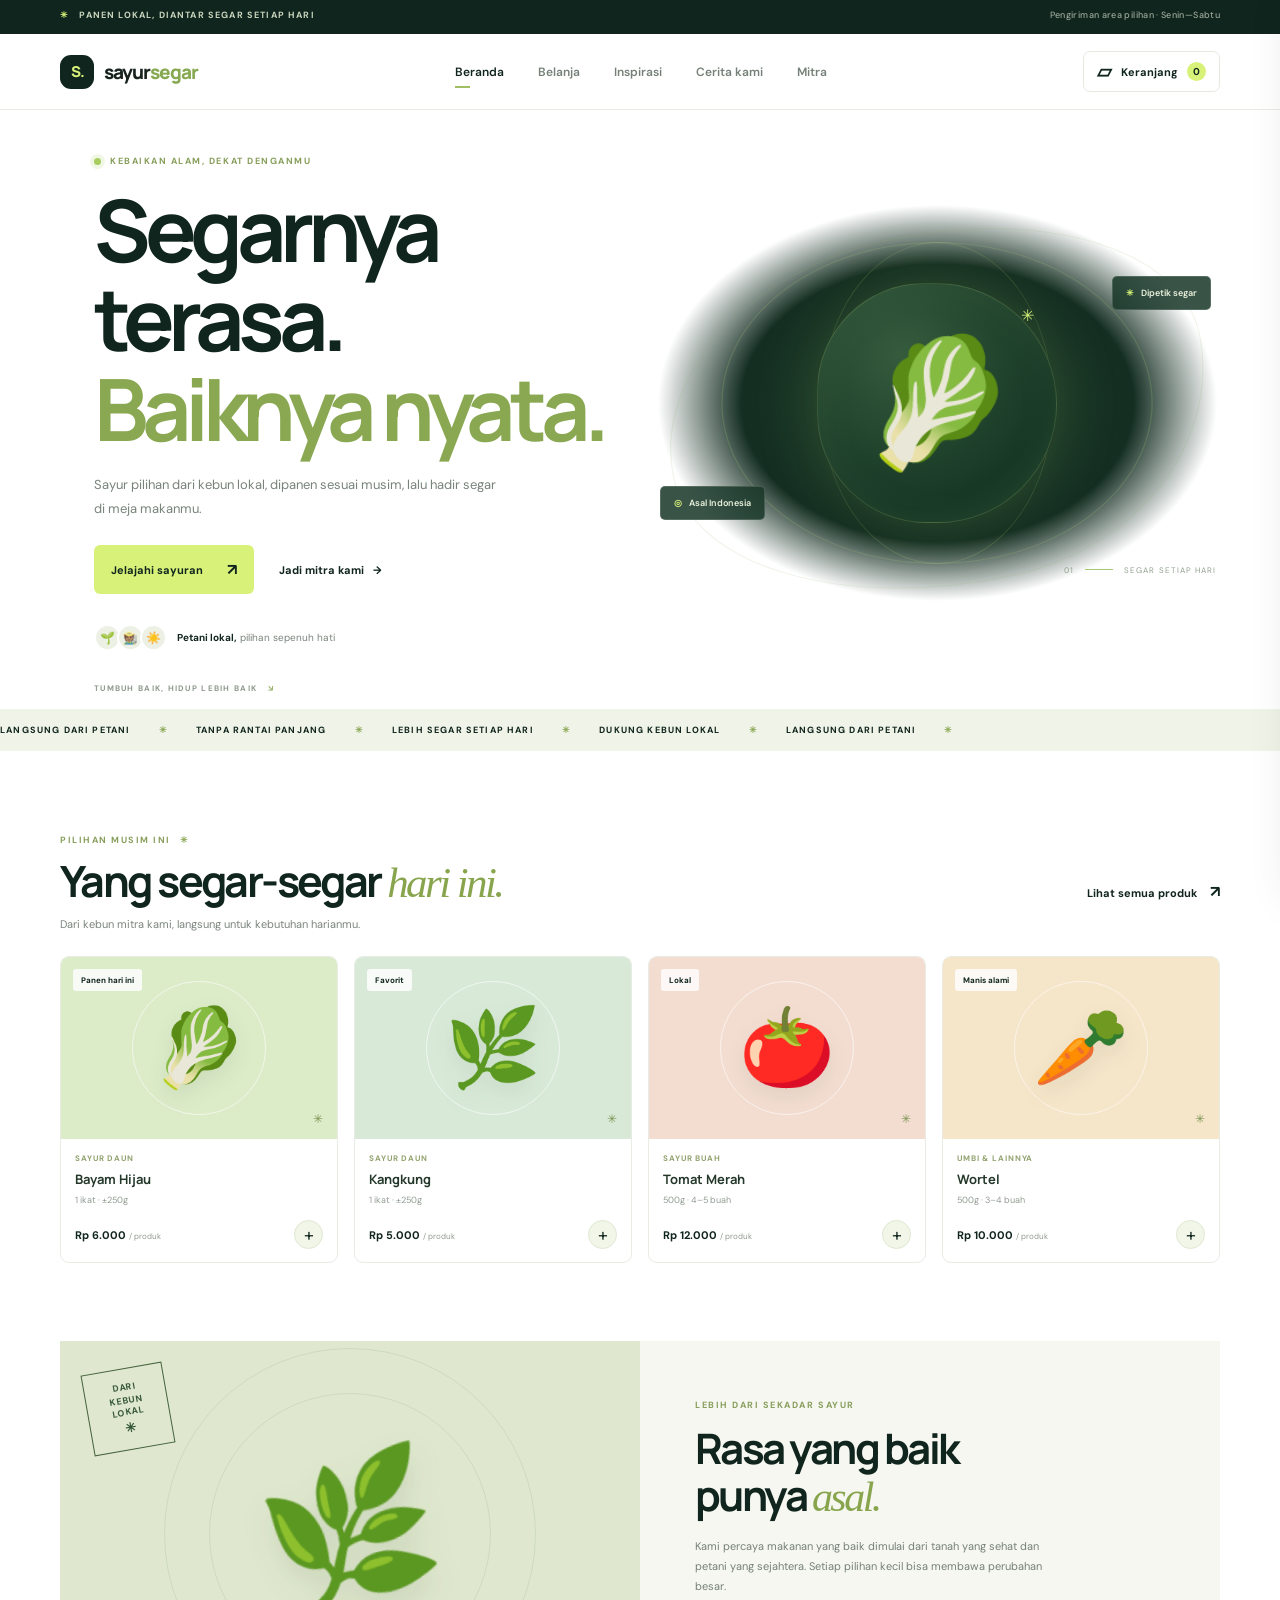
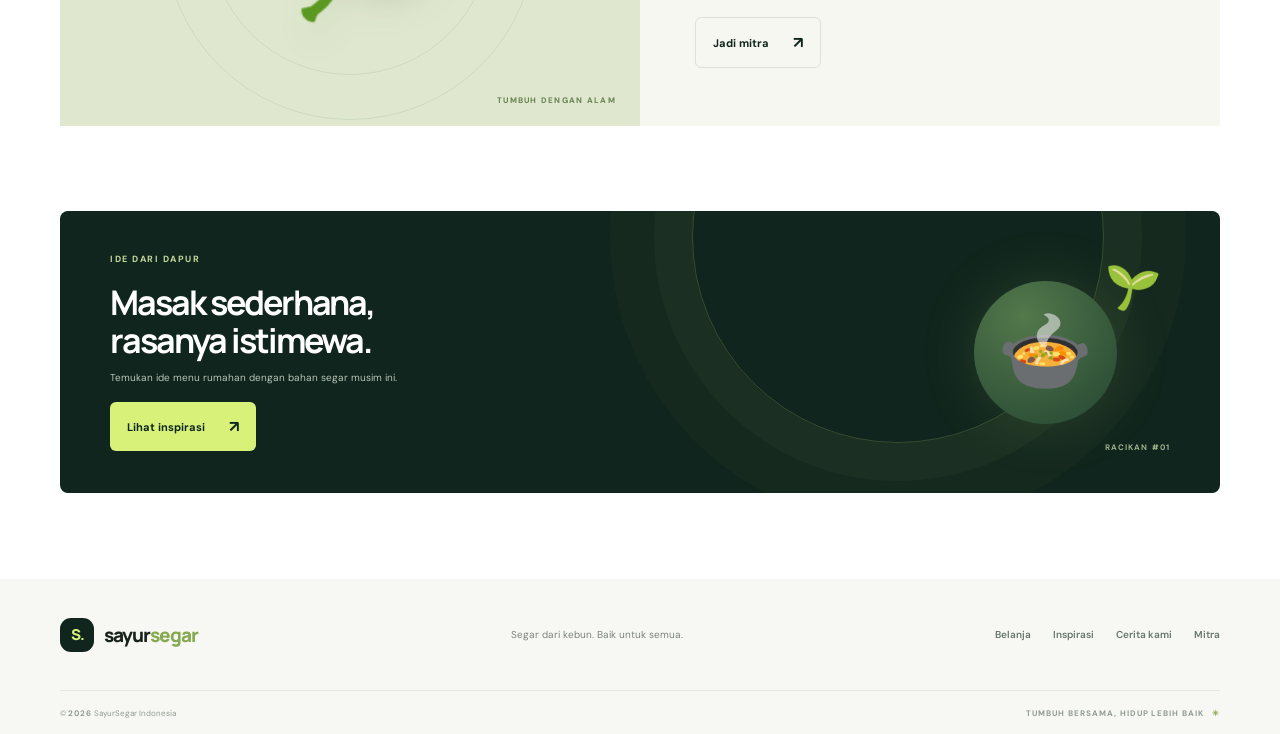
==== commit d203c0e9: "Add partner page for farmer and business collaboration plus updated navigation" ====
--- a/index.html
+++ b/index.html
@@ -9,14 +9,14 @@
 </head>
 <body>
   <div class="topline"><span>✳</span> PANEN LOKAL, DIANTAR SEGAR SETIAP HARI <span class="topline-right">Pengiriman area pilihan · Senin—Sabtu</span></div>
-  <header class="site-header"><a class="brand" href="index.html"><span class="brand-icon">S.</span><span>sayur<span>segar</span></span></a><nav class="main-nav" aria-label="Navigasi utama"><a class="active" href="index.html">Beranda</a><a href="produk.html">Belanja</a><a href="resep.html">Inspirasi</a><a href="tentang.html">Cerita kami</a></nav><button class="cart-button" data-open-cart aria-label="Buka keranjang"><span class="cart-symbol">▱</span><span>Keranjang</span><span class="cart-count" id="cart-count">0</span></button></header>
+  <header class="site-header"><a class="brand" href="index.html"><span class="brand-icon">S.</span><span>sayur<span>segar</span></span></a><nav class="main-nav" aria-label="Navigasi utama"><a class="active" href="index.html">Beranda</a><a href="produk.html">Belanja</a><a href="resep.html">Inspirasi</a><a href="tentang.html">Cerita kami</a><a href="mitra.html">Mitra</a></nav><button class="cart-button" data-open-cart aria-label="Buka keranjang"><span class="cart-symbol">▱</span><span>Keranjang</span><span class="cart-count" id="cart-count">0</span></button></header>
   <main>
-    <section class="hero wrap" id="beranda"><div class="hero-content"><p class="eyebrow"><span class="pulse-dot"></span> KEBAIKAN ALAM, DEKAT DENGANMU</p><h1>Segarnya terasa.<br><span>Baiknya nyata.</span></h1><p class="hero-description">Sayur pilihan dari kebun lokal, dipanen sesuai musim, lalu hadir segar di meja makanmu.</p><div class="hero-actions"><a class="button button-lime" href="produk.html">Jelajahi sayuran <span>↗</span></a><a class="quiet-link" href="tentang.html">Kenali cerita kami <span>→</span></a></div><div class="hero-stat"><div class="stat-avatars"><span>🌱</span><span>🧑🏽‍🌾</span><span>☀️</span></div><p><strong>Petani lokal,</strong> pilihan sepenuh hati</p></div></div><div class="hero-visual"><div class="orbit orbit-a"></div><div class="orbit orbit-b"></div><div class="hero-glow"></div><div class="hero-produce">🥬</div><div class="floating-chip chip-one"><span>✳</span> Dipetik segar</div><div class="floating-chip chip-two"><span>◎</span> Asal Indonesia</div><div class="visual-index">01 <i></i> SEGAR SETIAP HARI</div></div><div class="hero-bottom-label">TUMBUH BAIK, HIDUP LEBIH BAIK <span>↘</span></div></section>
+    <section class="hero wrap" id="beranda"><div class="hero-content"><p class="eyebrow"><span class="pulse-dot"></span> KEBAIKAN ALAM, DEKAT DENGANMU</p><h1>Segarnya terasa.<br><span>Baiknya nyata.</span></h1><p class="hero-description">Sayur pilihan dari kebun lokal, dipanen sesuai musim, lalu hadir segar di meja makanmu.</p><div class="hero-actions"><a class="button button-lime" href="produk.html">Jelajahi sayuran <span>↗</span></a><a class="quiet-link" href="mitra.html">Jadi mitra kami <span>→</span></a></div><div class="hero-stat"><div class="stat-avatars"><span>🌱</span><span>🧑🏽‍🌾</span><span>☀️</span></div><p><strong>Petani lokal,</strong> pilihan sepenuh hati</p></div></div><div class="hero-visual"><div class="orbit orbit-a"></div><div class="orbit orbit-b"></div><div class="hero-glow"></div><div class="hero-produce">🥬</div><div class="floating-chip chip-one"><span>✳</span> Dipetik segar</div><div class="floating-chip chip-two"><span>◎</span> Asal Indonesia</div><div class="visual-index">01 <i></i> SEGAR SETIAP HARI</div></div><div class="hero-bottom-label">TUMBUH BAIK, HIDUP LEBIH BAIK <span>↘</span></div></section>
     <section class="ticker" aria-label="Keunggulan"><div>LANGSUNG DARI PETANI <span>✳</span> TANPA RANTAI PANJANG <span>✳</span> LEBIH SEGAR SETIAP HARI <span>✳</span> DUKUNG KEBUN LOKAL <span>✳</span> LANGSUNG DARI PETANI <span>✳</span></div></section>
     <section class="section wrap home-products"><div class="section-head"><div><p class="eyebrow">PILIHAN MUSIM INI <span>✳</span></p><h2>Yang segar-segar <em>hari ini.</em></h2></div><a class="arrow-link" href="produk.html">Lihat semua produk <span>↗</span></a></div><p class="section-lead">Dari kebun mitra kami, langsung untuk kebutuhan harianmu.</p><div class="product-grid" id="daftar-produk" data-limit="4" aria-live="polite"></div></section>
-    <section class="editorial wrap"><div class="editorial-art"><span class="editorial-stamp">DARI<br>KEBUN<br>LOKAL <b>✳</b></span><div class="editorial-emoji">🌿</div><span class="editorial-caption">TUMBUH DENGAN ALAM</span></div><div class="editorial-copy"><p class="eyebrow">LEBIH DARI SEKADAR SAYUR</p><h2>Rasa yang baik<br>punya <em>asal.</em></h2><p>Kami percaya makanan yang baik dimulai dari tanah yang sehat dan petani yang sejahtera. Setiap pilihan kecil bisa membawa perubahan besar.</p><a class="button button-outline" href="tentang.html">Cerita kami <span>↗</span></a></div></section>
+    <section class="editorial wrap"><div class="editorial-art"><span class="editorial-stamp">DARI<br>KEBUN<br>LOKAL <b>✳</b></span><div class="editorial-emoji">🌿</div><span class="editorial-caption">TUMBUH DENGAN ALAM</span></div><div class="editorial-copy"><p class="eyebrow">LEBIH DARI SEKADAR SAYUR</p><h2>Rasa yang baik<br>punya <em>asal.</em></h2><p>Kami percaya makanan yang baik dimulai dari tanah yang sehat dan petani yang sejahtera. Setiap pilihan kecil bisa membawa perubahan besar.</p><a class="button button-outline" href="mitra.html">Jadi mitra <span>↗</span></a></div></section>
     <section class="recipe-promo wrap"><div><p class="eyebrow">IDE DARI DAPUR</p><h2>Masak sederhana,<br>rasanya istimewa.</h2><p>Temukan ide menu rumahan dengan bahan segar musim ini.</p><a class="button button-lime" href="resep.html">Lihat inspirasi <span>↗</span></a></div><div class="recipe-art"><div class="recipe-orb">🍲</div><span class="recipe-sprig">🌱</span><span class="recipe-number">RACIKAN #01</span></div></section>
   </main>
-  <footer class="site-footer"><div class="footer-main"><a class="brand" href="index.html"><span class="brand-icon">S.</span><span>sayur<span>segar</span></span></a><p>Segar dari kebun. Baik untuk semua.</p><nav aria-label="Navigasi footer"><a href="produk.html">Belanja</a><a href="resep.html">Inspirasi</a><a href="tentang.html">Cerita kami</a></nav></div><div class="footer-bottom"><span>© <span data-year></span> SayurSegar Indonesia</span><span>TUMBUH BERSAMA, HIDUP LEBIH BAIK <b>✳</b></span></div></footer>
+  <footer class="site-footer"><div class="footer-main"><a class="brand" href="index.html"><span class="brand-icon">S.</span><span>sayur<span>segar</span></span></a><p>Segar dari kebun. Baik untuk semua.</p><nav aria-label="Navigasi footer"><a href="produk.html">Belanja</a><a href="resep.html">Inspirasi</a><a href="tentang.html">Cerita kami</a><a href="mitra.html">Mitra</a></nav></div><div class="footer-bottom"><span>© <span data-year></span> SayurSegar Indonesia</span><span>TUMBUH BERSAMA, HIDUP LEBIH BAIK <b>✳</b></span></div></footer>
   <div class="toast" id="toast" role="status" aria-live="polite"></div><aside class="cart-drawer" id="cart-drawer" aria-label="Keranjang belanja" aria-hidden="true"><div class="drawer-header"><div><p class="eyebrow">PILIHANMU</p><h2>Keranjang</h2></div><button class="close-cart" data-close-cart aria-label="Tutup keranjang">×</button></div><div class="cart-items" id="cart-items"></div><div class="cart-footer"><div class="cart-total"><span>Total belanja</span><strong id="cart-total">Rp0</strong></div><button class="checkout-button" id="checkout-button">Lanjut pesan <span>↗</span></button><p class="checkout-note">Ongkir dihitung saat konfirmasi pesanan.</p></div></aside><div class="drawer-backdrop" id="drawer-backdrop"></div>
 </body></html>
